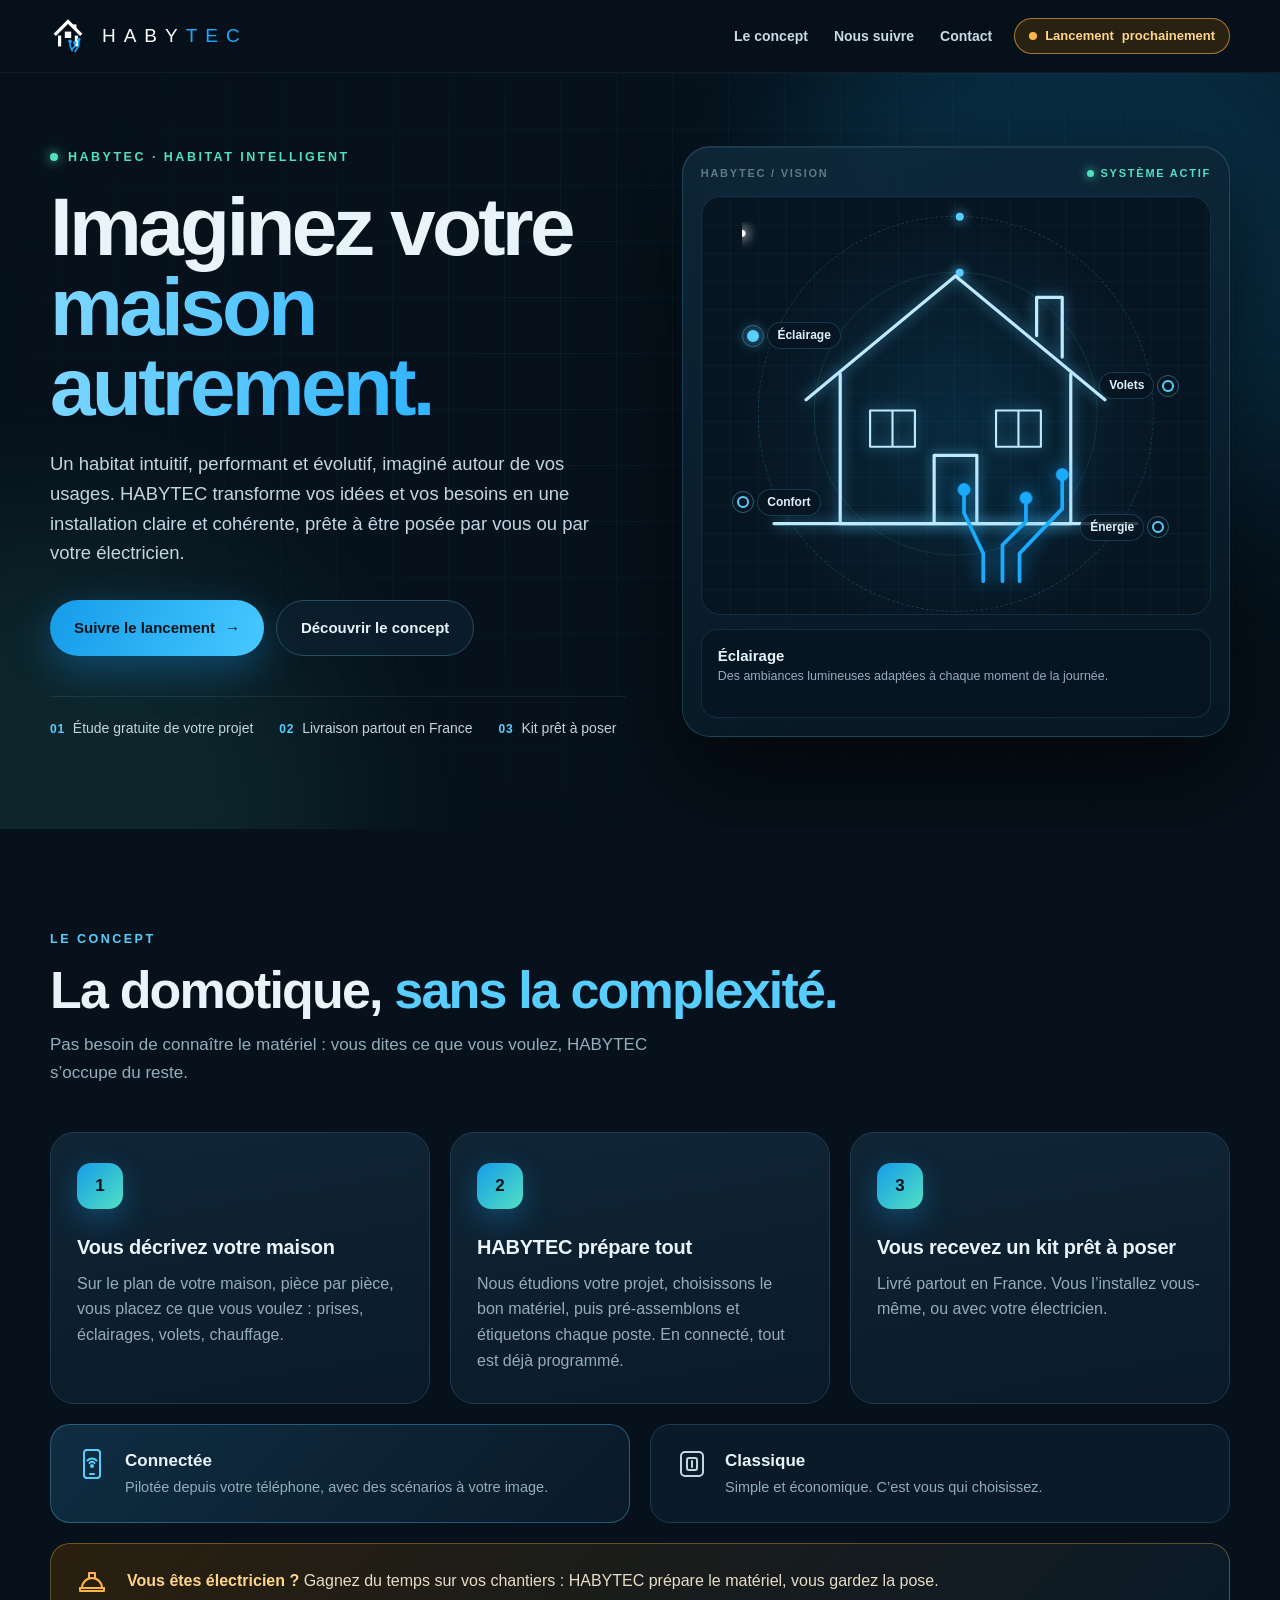
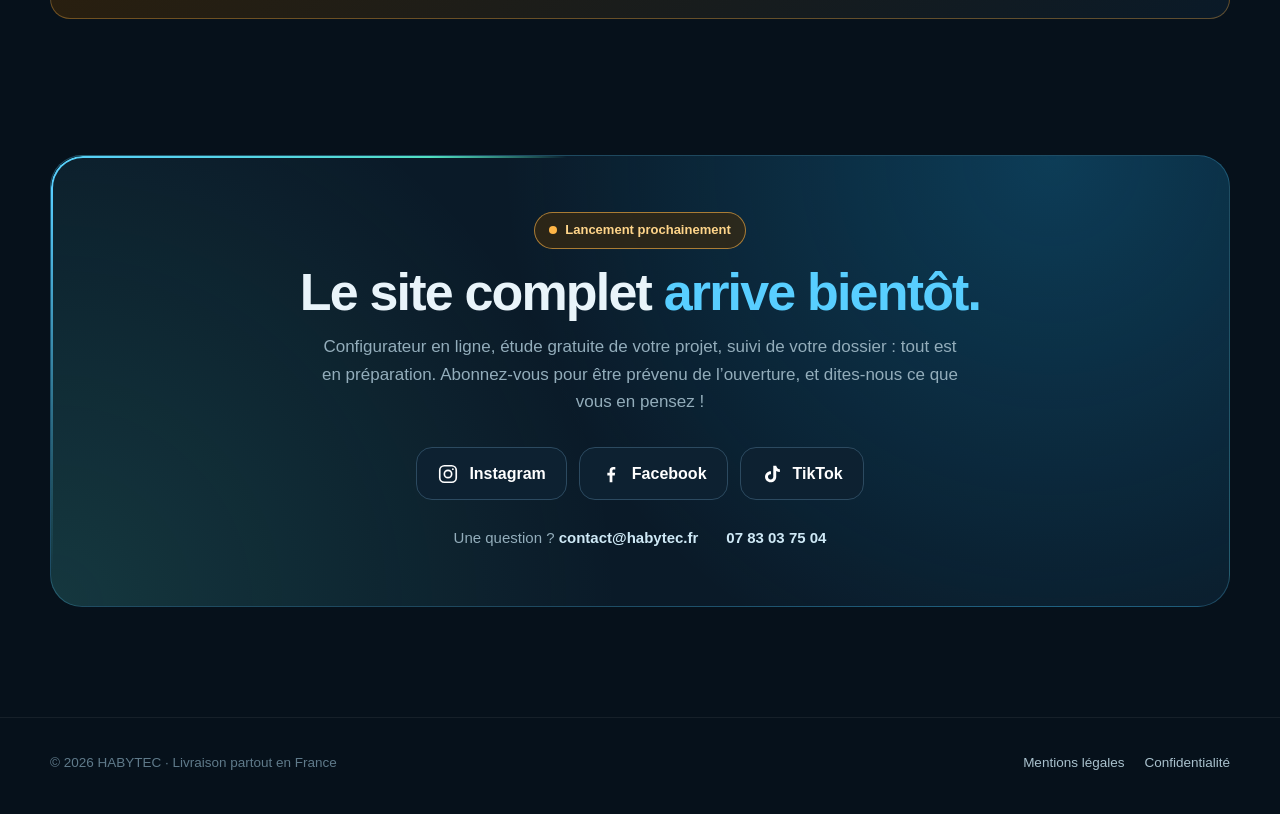
==== index.html @ 1f901d79 "Liens des réseaux sociaux corrigés" ====
<!doctype html>
<html lang="fr" class="no-js">
<head>
<meta charset="utf-8">
<meta name="viewport" content="width=device-width, initial-scale=1">
<title>HABYTEC — Lancement prochainement</title>
<meta name="description" content="HABYTEC imagine votre installation électrique et domotique, prépare un kit pré-assemblé et programmé, livré partout en France. Lancement prochainement.">
<meta name="theme-color" content="#06111b">
<meta property="og:type" content="website">
<meta property="og:title" content="HABYTEC — Imaginez votre maison autrement">
<meta property="og:description" content="Étude gratuite de votre projet, kit prêt à poser, livraison partout en France. Lancement prochainement.">
<link rel="icon" href="favicon.svg" type="image/svg+xml">
<link rel="stylesheet" href="style.css">
<script>document.documentElement.classList.remove("no-js")</script>
<script src="script.js" defer></script>
</head>
<body>
<a class="skip" href="#contenu">Aller au contenu</a>

<header class="top">
  <div class="wrap">
    <a class="logo" href="index.html" aria-label="HABYTEC, accueil">
      <svg viewBox="0 0 100 100" aria-hidden="true"><path d="M12 47 L45 14 L78 47" fill="none" stroke="#fff" stroke-width="8"/><path d="M62 21 V31" stroke="#fff" stroke-width="8"/><rect x="20" y="49" width="8" height="27" fill="#fff"/><rect x="62" y="49" width="8" height="27" fill="#fff"/><rect x="37" y="39" width="16" height="16" fill="#fff"/><path d="M50 64 V74 L56 88 M62 68 V76 L54 84 M72 60 V74 L62 90" fill="none" stroke="#1aabff" stroke-width="4"/><circle cx="50" cy="63" r="4.5" fill="#1aabff"/><circle cx="62" cy="67" r="4.5" fill="#1aabff"/><circle cx="72" cy="59" r="4.5" fill="#1aabff"/></svg>
      <b>HABY<span>TEC</span></b>
    </a>
    <nav class="nav" aria-label="Navigation principale">
      <a href="#concept">Le concept</a>
      <a href="#lancement">Nous suivre</a>
      <a href="mailto:contact@habytec.fr">Contact</a>
    </nav>
    <span class="soon"><i></i>Lancement <span class="long">prochainement</span></span>
  </div>
</header>

<main id="contenu">
  <section class="hero">
    <div class="grid-lines" aria-hidden="true"></div>
    <div class="glow one" aria-hidden="true"></div>
    <div class="glow two" aria-hidden="true"></div>
    <div class="wrap hero-grid">
      <div class="hero-copy reveal in">
        <span class="eyebrow"><i></i>HABYTEC · habitat intelligent</span>
        <h1>Imaginez votre <span>maison autrement.</span></h1>
        <p class="lead">Un habitat intuitif, performant et évolutif, imaginé autour de vos usages. HABYTEC transforme vos idées et vos besoins en une installation claire et cohérente, prête à être posée par vous ou par votre électricien.</p>
        <div class="actions">
          <a class="btn primary" href="#lancement">Suivre le lancement <span aria-hidden="true">→</span></a>
          <a class="btn ghost" href="#concept">Découvrir le concept</a>
        </div>
        <ul class="trust">
          <li><b>01</b>Étude gratuite de votre projet</li>
          <li><b>02</b>Livraison partout en France</li>
          <li><b>03</b>Kit prêt à poser</li>
        </ul>
      </div>

      <div class="stage reveal in d1" id="stage" aria-label="Illustration : une maison dont l'éclairage, les volets, le confort et l'énergie sont pilotés">
        <div class="stage-top"><span>HABYTEC / VISION</span><em><i></i>SYSTÈME ACTIF</em></div>
        <div class="screen">
          <div class="scan" aria-hidden="true"></div>
          <div class="orbit a" aria-hidden="true"></div>
          <div class="orbit b" aria-hidden="true"></div>
          <svg class="house" viewBox="0 0 400 330" aria-hidden="true">
            <path class="draw" pathLength="1" d="M60 156 L200 40 L340 156"/>
            <path class="draw d2" pathLength="1" d="M276 96 V60 H300 V116"/>
            <path class="draw d2" pathLength="1" d="M92 132 V272 H308 V132"/>
            <path class="draw d3" pathLength="1" d="M180 272 V208 H220 V272"/>
            <path class="draw d3" pathLength="1" d="M30 272 H370"/>
            <rect class="win" x="120" y="166" width="42" height="34" rx="3"/>
            <rect class="win w2" x="238" y="166" width="42" height="34" rx="3"/>
            <path class="draw d3" pathLength="1" d="M120 166 H162 V200 H120 Z M141 166 V200 M238 166 H280 V200 H238 Z M259 166 V200" style="stroke-width:2"/>
            <path id="wire1" class="wire" pathLength="1" d="M226 326 V300 L208 262 V244"/>
            <path id="wire2" class="wire" pathLength="1" d="M244 326 V292 L266 270 V252"/>
            <path id="wire3" class="wire" pathLength="1" d="M260 326 V300 L300 258 V230"/>
            <circle class="node" cx="208" cy="240" r="6"/>
            <circle class="node" cx="266" cy="248" r="6"/>
            <circle class="node" cx="300" cy="226" r="6"/>
            <circle class="pulse" r="3"><animateMotion dur="2.2s" begin="3s" repeatCount="indefinite"><mpath href="#wire1"/></animateMotion></circle>
            <circle class="pulse" r="3"><animateMotion dur="2.6s" begin="3.6s" repeatCount="indefinite"><mpath href="#wire2"/></animateMotion></circle>
            <circle class="pulse" r="3"><animateMotion dur="2s" begin="4.1s" repeatCount="indefinite"><mpath href="#wire3"/></animateMotion></circle>
          </svg>
          <button class="spot s1 on" type="button" data-zone="0"><i></i><span>Éclairage</span></button>
          <button class="spot s2" type="button" data-zone="1"><i></i><span>Volets</span></button>
          <button class="spot s3" type="button" data-zone="2"><i></i><span>Confort</span></button>
          <button class="spot s4" type="button" data-zone="3"><i></i><span>Énergie</span></button>
        </div>
        <div class="panel" aria-live="polite">
          <div><b id="zoneName">Éclairage</b><small id="zoneText">Des ambiances lumineuses adaptées à chaque moment de la journée.</small></div>
          <span class="wave" aria-hidden="true"><i></i><i></i><i></i><i></i><i></i><i></i></span>
        </div>
      </div>
    </div>
  </section>

  <section class="block" id="concept">
    <div class="wrap">
      <span class="kicker reveal">Le concept</span>
      <h2 class="reveal">La domotique, <span>sans la complexité.</span></h2>
      <p class="intro reveal">Pas besoin de connaître le matériel : vous dites ce que vous voulez, HABYTEC s’occupe du reste.</p>
      <div class="steps">
        <article class="card reveal"><span class="num">1</span><h3>Vous décrivez votre maison</h3><p>Sur le plan de votre maison, pièce par pièce, vous placez ce que vous voulez : prises, éclairages, volets, chauffage.</p></article>
        <article class="card reveal d1"><span class="num">2</span><h3>HABYTEC prépare tout</h3><p>Nous étudions votre projet, choisissons le bon matériel, puis pré-assemblons et étiquetons chaque poste. En connecté, tout est déjà programmé.</p></article>
        <article class="card reveal d2"><span class="num">3</span><h3>Vous recevez un kit prêt à poser</h3><p>Livré partout en France. Vous l’installez vous-même, ou avec votre électricien.</p></article>
      </div>
      <div class="choice reveal">
        <div class="connected">
          <svg viewBox="0 0 34 34" fill="none" stroke="#58ceff" stroke-width="2" stroke-linecap="round" aria-hidden="true"><rect x="9" y="3" width="16" height="28" rx="3"/><path d="M15 27h4"/><path d="M12.5 13.5a6 6 0 0 1 9 0M14.5 16a3 3 0 0 1 5 0"/><circle cx="17" cy="19" r="1" fill="#58ceff"/></svg>
          <span><b>Connectée</b><small>Pilotée depuis votre téléphone, avec des scénarios à votre image.</small></span>
        </div>
        <div>
          <svg viewBox="0 0 34 34" fill="none" stroke="#c2d6e1" stroke-width="2" stroke-linecap="round" aria-hidden="true"><rect x="6" y="5" width="22" height="24" rx="4"/><rect x="12" y="11" width="10" height="12" rx="2"/><path d="M17 14v6"/></svg>
          <span><b>Classique</b><small>Simple et économique. C’est vous qui choisissez.</small></span>
        </div>
      </div>
      <div class="pro reveal">
        <svg viewBox="0 0 34 34" fill="none" stroke="#ffb547" stroke-width="2" stroke-linecap="round" stroke-linejoin="round" aria-hidden="true"><path d="M5 24h24M7 24a10 10 0 0 1 20 0"/><path d="M14 14.5V9h6v5.5"/><path d="M5 24v3h24v-3"/></svg>
        <p><b>Vous êtes électricien ?</b> Gagnez du temps sur vos chantiers : HABYTEC prépare le matériel, vous gardez la pose.</p>
      </div>
    </div>
  </section>

  <section class="launch" id="lancement">
    <div class="wrap">
      <div class="launch-card reveal">
        <span class="soon"><i></i>Lancement prochainement</span>
        <h2>Le site complet <span>arrive bientôt.</span></h2>
        <p class="intro">Configurateur en ligne, étude gratuite de votre projet, suivi de votre dossier : tout est en préparation. Abonnez-vous pour être prévenu de l’ouverture, et dites-nous ce que vous en pensez !</p>
        <div class="socials">
          <a class="social" href="https://www.instagram.com/habytec.domotique/" target="_blank" rel="noopener noreferrer"><svg viewBox="0 0 24 24" fill="none" stroke="currentColor" stroke-width="1.8" aria-hidden="true"><rect x="3" y="3" width="18" height="18" rx="5"/><circle cx="12" cy="12" r="4"/><circle cx="17.3" cy="6.7" r="1" fill="currentColor" stroke="none"/></svg>Instagram</a>
          <a class="social" href="https://www.facebook.com/p/Habytec-Domotique-61595700923512/" target="_blank" rel="noopener noreferrer"><svg viewBox="0 0 24 24" fill="currentColor" aria-hidden="true"><path d="M13.5 21v-7.5h2.6l.4-3h-3V8.6c0-.9.3-1.5 1.6-1.5h1.6V4.4c-.3 0-1.2-.1-2.3-.1-2.3 0-3.9 1.4-3.9 4v2.2H8v3h2.5V21h3z"/></svg>Facebook</a>
          <a class="social" href="https://www.tiktok.com/@habytec_domotique" target="_blank" rel="noopener noreferrer"><svg viewBox="0 0 24 24" fill="currentColor" aria-hidden="true"><path d="M16.6 3c.4 2.2 1.8 3.6 4 3.8v3.1c-1.5 0-2.8-.4-4-1.2v6.2c0 3.5-2.7 6.1-6.1 6.1S4.4 18.4 4.4 15s2.9-6.2 6.5-6v3.2c-1.7-.3-3.3.9-3.3 2.8 0 1.6 1.3 2.9 2.9 2.9 1.7 0 2.9-1.3 2.9-3V3h3.2z"/></svg>TikTok</a>
        </div>
        <div class="contact">
          <span>Une question ? <a href="mailto:contact@habytec.fr">contact@habytec.fr</a></span>
          <a href="tel:+33783037504">07 83 03 75 04</a>
        </div>
      </div>
    </div>
  </section>
</main>

<footer class="foot">
  <div class="wrap">
    <span>© 2026 HABYTEC · Livraison partout en France</span>
    <nav aria-label="Informations légales">
      <a href="mentions-legales.html">Mentions légales</a>
      <a href="confidentialite.html">Confidentialité</a>
    </nav>
  </div>
</footer>
</body>
</html>
---- style.css ----
/* HABYTEC — site provisoire (avant l'ouverture de la plateforme).
   Aucune ressource externe : polices du système, dessins en SVG dans la page. */
:root{
  --bg:#06111b;--bg2:#0a1a28;--panel:#0d2131;--line:#1e3a50;--line2:#2c4a60;
  --text:#e9f4fa;--muted:#93adbb;--faint:#5f7a8a;
  --blue:#1aabff;--cyan:#58ceff;--mint:#51e1c1;--amber:#ffb547;
  --font:-apple-system,BlinkMacSystemFont,"Segoe UI",Inter,Roboto,"Helvetica Neue",Arial,sans-serif;
  --brand:Futura,"Avenir Next","Century Gothic",var(--font);
}
*{box-sizing:border-box}
html{scroll-behavior:smooth}
body{margin:0;background:var(--bg);color:var(--text);font-family:var(--font);font-size:16px;line-height:1.6;-webkit-font-smoothing:antialiased;overflow-x:hidden}
a{color:inherit}
img,svg{display:block}
.wrap{width:min(1180px,100% - 40px);margin:0 auto}
.skip{position:absolute;left:-999px;top:8px;padding:8px 14px;border-radius:8px;background:var(--cyan);color:#03111b;font-weight:700;z-index:99}
.skip:focus{left:12px}
:focus-visible{outline:2px solid var(--cyan);outline-offset:3px;border-radius:6px}

/* ---------- En-tête ---------- */
.top{position:sticky;top:0;z-index:20;background:#06111bcc;backdrop-filter:blur(14px);-webkit-backdrop-filter:blur(14px);border-bottom:1px solid #ffffff0d}
.top .wrap{display:flex;align-items:center;gap:22px;height:72px}
.logo{display:flex;align-items:center;gap:12px;text-decoration:none}
.logo svg{width:40px;height:40px}
.logo b{font-family:var(--brand);font-weight:400;font-size:19px;letter-spacing:.42em;color:#fff}
.logo b span{color:var(--blue)}
.nav{display:flex;gap:26px;margin-left:auto}
.nav a{color:#c7dbe6;font-size:14px;font-weight:600;text-decoration:none;transition:color .2s}
.nav a:hover{color:#fff}
.soon{display:inline-flex;align-items:center;gap:8px;padding:7px 14px;border:1px solid #ffb54799;border-radius:999px;background:#3a2a10b3;color:#ffd58a;font-size:13px;font-weight:700;white-space:nowrap}
.soon i{width:8px;height:8px;border-radius:50%;background:var(--amber);box-shadow:0 0 0 0 #ffb547aa;animation:ping 2s infinite}
@keyframes ping{70%{box-shadow:0 0 0 9px #ffb54700}100%{box-shadow:0 0 0 0 #ffb54700}}

/* ---------- Héros ---------- */
.hero{position:relative;padding:70px 0 90px;overflow:hidden;isolation:isolate}
.grid-lines{position:absolute;inset:0;z-index:-2;background-image:linear-gradient(#58ceff0d 1px,transparent 1px),linear-gradient(90deg,#58ceff0d 1px,transparent 1px);background-size:56px 56px;mask-image:radial-gradient(ellipse at 60% 40%,#000 25%,transparent 75%);-webkit-mask-image:radial-gradient(ellipse at 60% 40%,#000 25%,transparent 75%)}
.glow{position:absolute;z-index:-1;border-radius:50%;filter:blur(80px);opacity:.55;animation:drift 16s ease-in-out infinite alternate}
.glow.one{width:620px;height:620px;right:-120px;top:-160px;background:#13a3e455}
.glow.two{width:560px;height:560px;left:-220px;bottom:-260px;background:#51e1c12e;animation-delay:-6s}
@keyframes drift{to{transform:translate(-60px,50px) scale(1.12)}}
.hero-grid{display:grid;grid-template-columns:1.05fr 1fr;gap:56px;align-items:center}
.eyebrow{display:inline-flex;align-items:center;gap:10px;color:var(--mint);font-size:12.5px;font-weight:800;letter-spacing:.2em;text-transform:uppercase}
.eyebrow i{width:8px;height:8px;border-radius:50%;background:var(--mint);box-shadow:0 0 12px var(--mint)}
h1{margin:18px 0 22px;font-size:clamp(44px,6.4vw,84px);line-height:.98;letter-spacing:-.045em;font-weight:900}
h1 span{display:block;background:linear-gradient(100deg,#7fd8ff 0%,#1aabff 40%,#51e1c1 75%,#7fd8ff 100%);background-size:220% 100%;-webkit-background-clip:text;background-clip:text;color:transparent;animation:shine 7s linear infinite}
@keyframes shine{to{background-position:-220% 0}}
.lead{max-width:560px;margin:0;color:#c2d6e1;font-size:clamp(16px,1.6vw,18.5px)}
.actions{display:flex;flex-wrap:wrap;gap:12px;margin-top:32px}
.btn{display:inline-flex;align-items:center;gap:10px;padding:15px 24px;border-radius:999px;font-weight:800;font-size:15px;text-decoration:none;transition:transform .2s,box-shadow .2s,background .2s}
.btn.primary{background:linear-gradient(110deg,#159ce9,#47c8ff);color:#03111b;box-shadow:0 14px 40px #168ee060}
.btn.primary:hover{transform:translateY(-2px);box-shadow:0 18px 50px #168ee080}
.btn.ghost{border:1px solid var(--line2);background:#0d2131aa;color:#e6f2f8}
.btn.ghost:hover{border-color:var(--cyan);background:#12293b}
.trust{display:flex;flex-wrap:wrap;gap:10px 26px;margin:40px 0 0;padding:20px 0 0;border-top:1px solid #ffffff12;list-style:none;color:#c2d6e1;font-size:14px}
.trust b{margin-right:8px;color:var(--cyan);font-size:12px;letter-spacing:.06em}

/* Maison holographique */
.stage{position:relative;padding:18px;border:1px solid #58ceff33;border-radius:28px;background:linear-gradient(160deg,#0f2a3dcc,#081723ee);box-shadow:0 40px 90px #0009,inset 0 1px 0 #ffffff12;transform-style:preserve-3d;transition:transform .25s ease-out}
.stage-top{display:flex;justify-content:space-between;color:var(--faint);font-size:11px;font-weight:800;letter-spacing:.16em}
.stage-top em{display:inline-flex;align-items:center;gap:7px;font-style:normal;color:var(--mint)}
.stage-top em i{width:7px;height:7px;border-radius:50%;background:var(--mint);box-shadow:0 0 10px var(--mint)}
.screen{position:relative;margin-top:14px;aspect-ratio:1/0.82;border:1px solid #58ceff22;border-radius:20px;overflow:hidden;background:radial-gradient(circle at 50% 55%,#13a3e426,transparent 62%),#071521}
.screen:before{content:"";position:absolute;inset:0;background-image:linear-gradient(#58ceff10 1px,transparent 1px),linear-gradient(90deg,#58ceff10 1px,transparent 1px);background-size:28px 28px;opacity:.7}
.scan{position:absolute;left:0;right:0;height:80px;top:-80px;background:linear-gradient(180deg,transparent,#58ceff18,transparent);animation:scan 5.5s linear infinite}
@keyframes scan{to{top:110%}}
.orbit{position:absolute;left:50%;top:52%;border:1px dashed #58ceff2e;border-radius:50%;transform:translate(-50%,-50%)}
.orbit.a{width:78%;aspect-ratio:1;animation:spin 40s linear infinite}
.orbit.b{width:56%;aspect-ratio:1;border-style:solid;border-color:#51e1c11c;animation:spin 26s linear infinite reverse}
.orbit:after{content:"";position:absolute;top:-4px;left:50%;width:8px;height:8px;border-radius:50%;background:var(--cyan);box-shadow:0 0 12px var(--cyan)}
@keyframes spin{to{transform:translate(-50%,-50%) rotate(360deg)}}
.house{position:absolute;inset:6% 8% 4%;width:84%;height:90%}
.draw{fill:none;stroke:#bfe9ff;stroke-width:3;stroke-linecap:round;stroke-linejoin:round;stroke-dasharray:1;stroke-dashoffset:1;filter:drop-shadow(0 0 6px #58ceffaa);animation:draw 1.8s .3s cubic-bezier(.6,.1,.2,1) forwards}
.draw.d2{animation-delay:.9s}.draw.d3{animation-delay:1.3s}
@keyframes draw{to{stroke-dashoffset:0}}
.win{fill:#ffb547;opacity:0;filter:drop-shadow(0 0 14px #ffb547);animation:light 4.5s 2s ease-in-out infinite}
.win.w2{animation-delay:3.1s}
@keyframes light{0%,100%{opacity:.15}35%,70%{opacity:.95}}
.wire{fill:none;stroke:var(--blue);stroke-width:3.5;stroke-linecap:round;stroke-dasharray:1;stroke-dashoffset:1;filter:drop-shadow(0 0 8px #1aabffcc);animation:draw 1.4s 1.6s ease-out forwards}
.node{fill:var(--blue);opacity:0;filter:drop-shadow(0 0 10px #1aabff);animation:pop .5s 2.8s forwards}
@keyframes pop{from{opacity:0;transform:scale(.2)}to{opacity:1;transform:none}}
.pulse{fill:#fff;filter:drop-shadow(0 0 6px #fff)}
.spot{position:absolute;display:flex;align-items:center;gap:8px;padding:0;border:0;background:none;color:#dff2fb;font:inherit;font-size:12px;font-weight:700;cursor:pointer;opacity:0;animation:fadeup .6s forwards}
.spot i{position:relative;width:12px;height:12px;border:2px solid var(--cyan);border-radius:50%;background:#071521}
.spot i:after{content:"";position:absolute;inset:-7px;border:1px solid #58ceff66;border-radius:50%;animation:ring 2.4s infinite}
.spot.on i{background:var(--cyan);box-shadow:0 0 14px var(--cyan)}
.spot span{padding:3px 9px;border:1px solid #58ceff33;border-radius:999px;background:#071521cc}
.spot.s1{left:9%;top:30%;animation-delay:2.6s}.spot.s2{right:7%;top:42%;animation-delay:2.8s;flex-direction:row-reverse}
.spot.s3{left:7%;top:70%;animation-delay:3s}.spot.s4{right:9%;top:76%;animation-delay:3.2s;flex-direction:row-reverse}
@keyframes ring{0%{transform:scale(.6);opacity:1}100%{transform:scale(1.6);opacity:0}}
@keyframes fadeup{from{opacity:0;transform:translateY(8px)}to{opacity:1;transform:none}}
.panel{display:flex;align-items:center;gap:16px;margin-top:14px;padding:14px 16px;border:1px solid #58ceff22;border-radius:16px;background:#071521cc}
.panel div{flex:1;min-width:0}
.panel b{display:block;font-size:15px}
.panel small{display:block;color:var(--muted);font-size:12.5px;line-height:1.4;min-height:2.8em}
.wave{display:flex;align-items:center;gap:4px;height:28px}
.wave i{width:4px;border-radius:4px;background:var(--cyan);animation:wave 1.2s ease-in-out infinite}
.wave i:nth-child(2){animation-delay:.15s}.wave i:nth-child(3){animation-delay:.3s}.wave i:nth-child(4){animation-delay:.45s}.wave i:nth-child(5){animation-delay:.6s}.wave i:nth-child(6){animation-delay:.75s}
@keyframes wave{0%,100%{height:6px;opacity:.5}50%{height:26px;opacity:1}}

/* ---------- Sections ---------- */
section{position:relative}
.block{padding:96px 0}
.kicker{color:var(--cyan);font-size:12.5px;font-weight:800;letter-spacing:.2em;text-transform:uppercase}
h2{margin:12px 0 14px;font-size:clamp(32px,4.2vw,52px);line-height:1.05;letter-spacing:-.035em;font-weight:900}
h2 span{color:var(--cyan)}
.intro{max-width:640px;margin:0;color:var(--muted);font-size:17px}
.steps{display:grid;grid-template-columns:repeat(3,1fr);gap:20px;margin-top:46px;counter-reset:step}
.card{position:relative;padding:30px 26px;border:1px solid var(--line);border-radius:24px;background:linear-gradient(170deg,#0f2536,#0a1a28);overflow:hidden;transition:transform .3s,border-color .3s}
.card:before{content:"";position:absolute;inset:0;background:radial-gradient(400px circle at var(--x,50%) var(--y,0%),#58ceff1f,transparent 45%);opacity:0;transition:opacity .3s}
.card:hover{transform:translateY(-6px);border-color:#58ceff55}
.card:hover:before{opacity:1}
.card .num{display:grid;place-items:center;width:46px;height:46px;border-radius:14px;background:linear-gradient(135deg,#159ce9,#51e1c1);color:#03111b;font-weight:900;font-size:17px;box-shadow:0 10px 30px #159ce955}
.card h3{margin:22px 0 8px;font-size:20px;letter-spacing:-.01em}
.card p{margin:0;color:var(--muted)}
.choice{display:grid;grid-template-columns:1fr 1fr;gap:20px;margin-top:20px}
.choice div{display:flex;gap:16px;align-items:flex-start;padding:22px 24px;border:1px solid var(--line);border-radius:20px;background:#0a1a28}
.choice div.connected{border-color:#58ceff55;background:linear-gradient(135deg,#0f2d42,#0a1a28)}
.choice svg{flex:none;width:34px;height:34px}
.choice b{display:block;font-size:17px}
.choice small{color:var(--muted);font-size:14.5px}
.pro{display:flex;align-items:center;gap:18px;margin-top:20px;padding:20px 24px;border:1px solid #ffb54755;border-radius:20px;background:linear-gradient(135deg,#2a1f0e,#0a1a28)}
.pro svg{flex:none;width:34px;height:34px}
.pro p{margin:0;color:#e9dcc6}
.pro b{color:#ffd58a}

/* Lancement */
.launch{padding:40px 0 110px}
.launch-card{position:relative;padding:56px;border:1px solid #58ceff40;border-radius:32px;background:radial-gradient(circle at 85% 0%,#13a3e440,transparent 50%),radial-gradient(circle at 0% 100%,#51e1c126,transparent 45%),#0a1a28;text-align:center;overflow:hidden}
.launch-card:after{content:"";position:absolute;inset:0;border-radius:inherit;padding:2px;background:conic-gradient(from var(--a,0deg),transparent 0 70%,#58ceff 80%,#51e1c1 88%,transparent 95%);-webkit-mask:linear-gradient(#000 0 0) content-box,linear-gradient(#000 0 0);-webkit-mask-composite:xor;mask-composite:exclude;animation:turn 6s linear infinite;pointer-events:none}
@property --a{syntax:"<angle>";inherits:false;initial-value:0deg}
@keyframes turn{to{--a:360deg}}
.launch-card h2{margin-top:16px}
.launch-card .intro{margin:0 auto}
.socials{display:flex;flex-wrap:wrap;justify-content:center;gap:12px;margin-top:32px}
.social{display:inline-flex;align-items:center;gap:10px;padding:13px 20px;border:1px solid var(--line2);border-radius:16px;background:#0d2131;color:#fff;font-weight:700;text-decoration:none;transition:transform .2s,border-color .2s,background .2s}
.social svg{width:22px;height:22px}
.social:hover{transform:translateY(-3px);border-color:var(--cyan);background:#12293b}
.contact{display:flex;flex-wrap:wrap;justify-content:center;gap:10px 28px;margin-top:26px;color:var(--muted);font-size:15px}
.contact a{color:#cfe9f6;font-weight:700;text-decoration:none}
.contact a:hover{color:var(--cyan)}

/* ---------- Pied de page ---------- */
.foot{border-top:1px solid #ffffff10;padding:34px 0 40px;color:var(--faint);font-size:13.5px}
.foot .wrap{display:flex;flex-wrap:wrap;align-items:center;gap:14px 28px}
.foot nav{display:flex;gap:20px;margin-left:auto}
.foot a{color:#a9c1cd;text-decoration:none}
.foot a:hover{color:#fff}

/* Apparition au défilement */
.reveal{opacity:0;transform:translateY(28px);transition:opacity .8s cubic-bezier(.2,.8,.2,1),transform .8s cubic-bezier(.2,.8,.2,1)}
.reveal.in{opacity:1;transform:none}
.reveal.d1{transition-delay:.12s}.reveal.d2{transition-delay:.24s}
.no-js .reveal{opacity:1;transform:none}

/* ---------- Pages juridiques ---------- */
.legal{padding:70px 0 90px}
.legal .wrap{max-width:820px}
.legal h1{font-size:clamp(36px,5vw,56px);margin:10px 0 10px}
.legal .updated{color:var(--faint);font-size:14px;margin:0 0 36px}
.legal h2{font-size:22px;letter-spacing:-.01em;margin:38px 0 10px;color:#fff}
.legal p,.legal li{color:#c2d6e1}
.legal ul{padding-left:20px}
.legal dl{display:grid;grid-template-columns:200px 1fr;gap:8px 18px;margin:0;padding:20px 22px;border:1px solid var(--line);border-radius:16px;background:#0a1a28}
.legal dt{color:var(--faint);font-weight:700;font-size:14px}
.legal dd{margin:0;color:#e6f2f8}
.todo{padding:1px 8px;border-radius:6px;background:#ffb54726;color:#ffd58a;font-weight:700}
.back{display:inline-flex;align-items:center;gap:8px;color:var(--cyan);font-weight:700;text-decoration:none}

/* ---------- Écrans plus petits ---------- */
@media (max-width:980px){
  /* Sur tablette et téléphone, la maison animée vient juste sous le titre */
  .hero-grid{display:flex;flex-direction:column;gap:0}
  .hero-copy{display:contents}
  .eyebrow{order:1;align-self:flex-start}
  h1{order:2}
  .stage{order:3;max-width:560px;margin:4px auto 30px;width:100%}
  .lead{order:4}.actions{order:5}.trust{order:6}
  .steps{grid-template-columns:1fr}
  .nav{display:none}
  .top .soon{margin-left:auto}
}
@media (max-width:640px){
  .wrap{width:calc(100% - 32px)}
  .top .wrap{height:64px;gap:12px}
  .logo svg{width:34px;height:34px}
  .logo b{font-size:15px;letter-spacing:.32em}
  .soon{padding:6px 11px;font-size:12px}
  .soon .long{display:none}
  .hero{padding:44px 0 64px}
  .block{padding:70px 0}
  .choice{grid-template-columns:1fr}
  .pro{flex-direction:column;align-items:flex-start}
  .launch-card{padding:40px 22px;border-radius:24px}
  .spot span{font-size:11px}
  .foot nav{margin-left:0}
  .legal dl{grid-template-columns:1fr;gap:2px}
  .legal dd{margin-bottom:10px}
}
@media (prefers-reduced-motion:reduce){
  *,*:before,*:after{animation-duration:.01ms!important;animation-iteration-count:1!important;transition-duration:.01ms!important;scroll-behavior:auto!important}
  .reveal{opacity:1;transform:none}
}
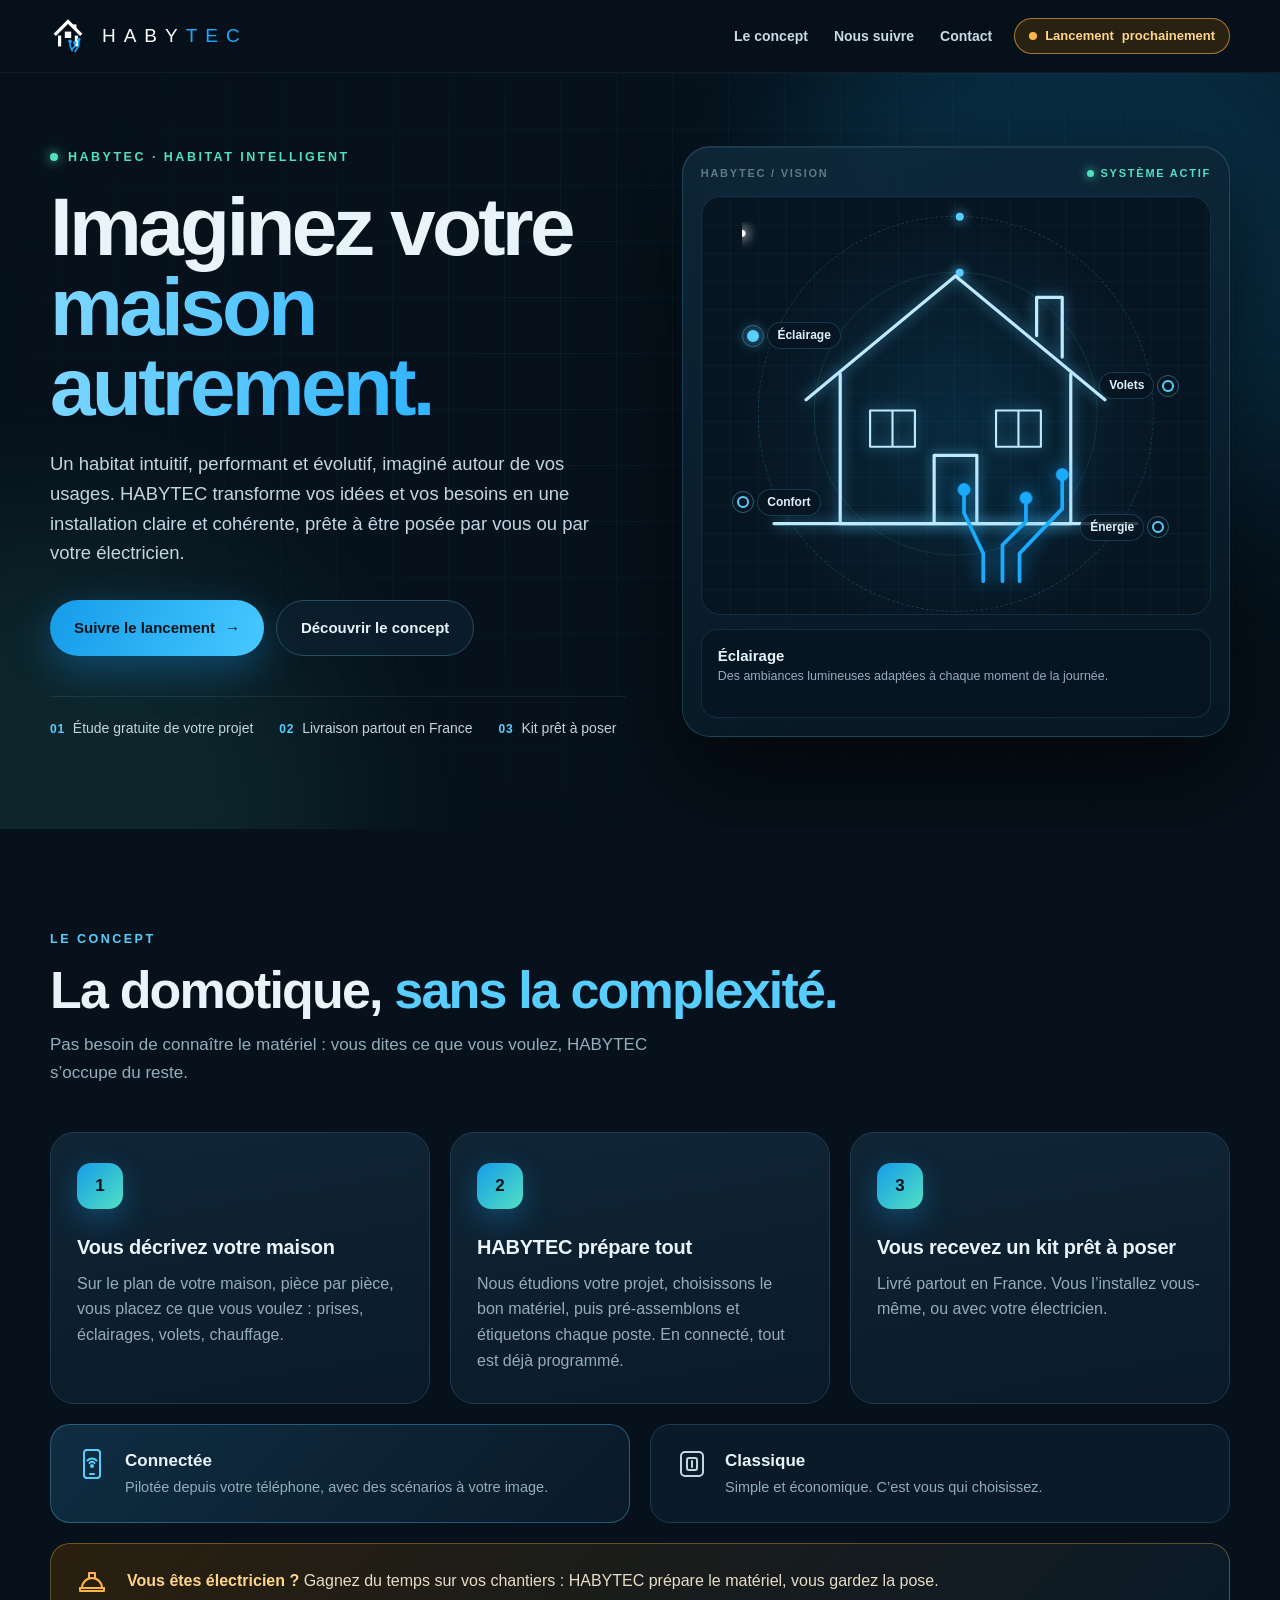
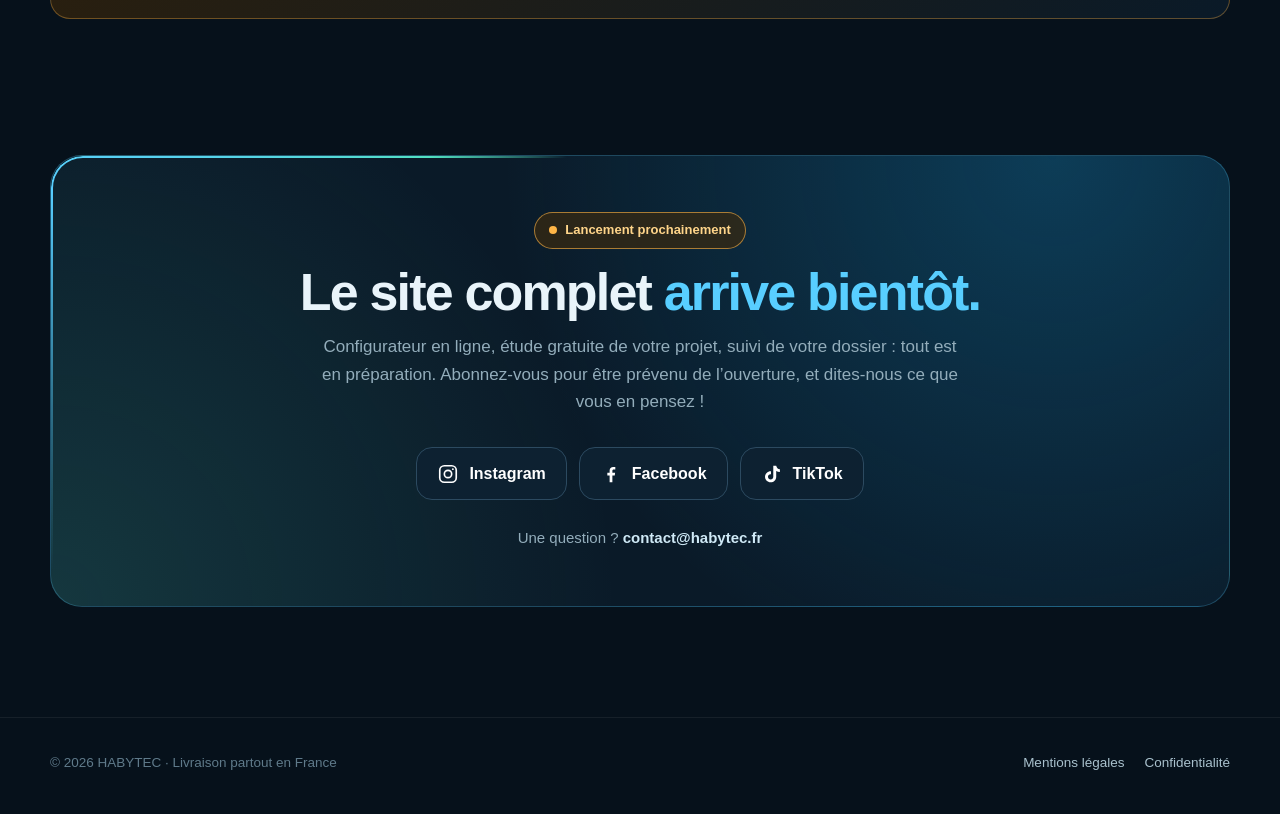
==== commit f56386ed: "téléphone retirés" ====
--- a/index.html
+++ b/index.html
@@ -131,7 +131,6 @@
         </div>
         <div class="contact">
           <span>Une question ? <a href="mailto:contact@habytec.fr">contact@habytec.fr</a></span>
-          <a href="tel:+33783037504">07 83 03 75 04</a>
         </div>
       </div>
     </div>
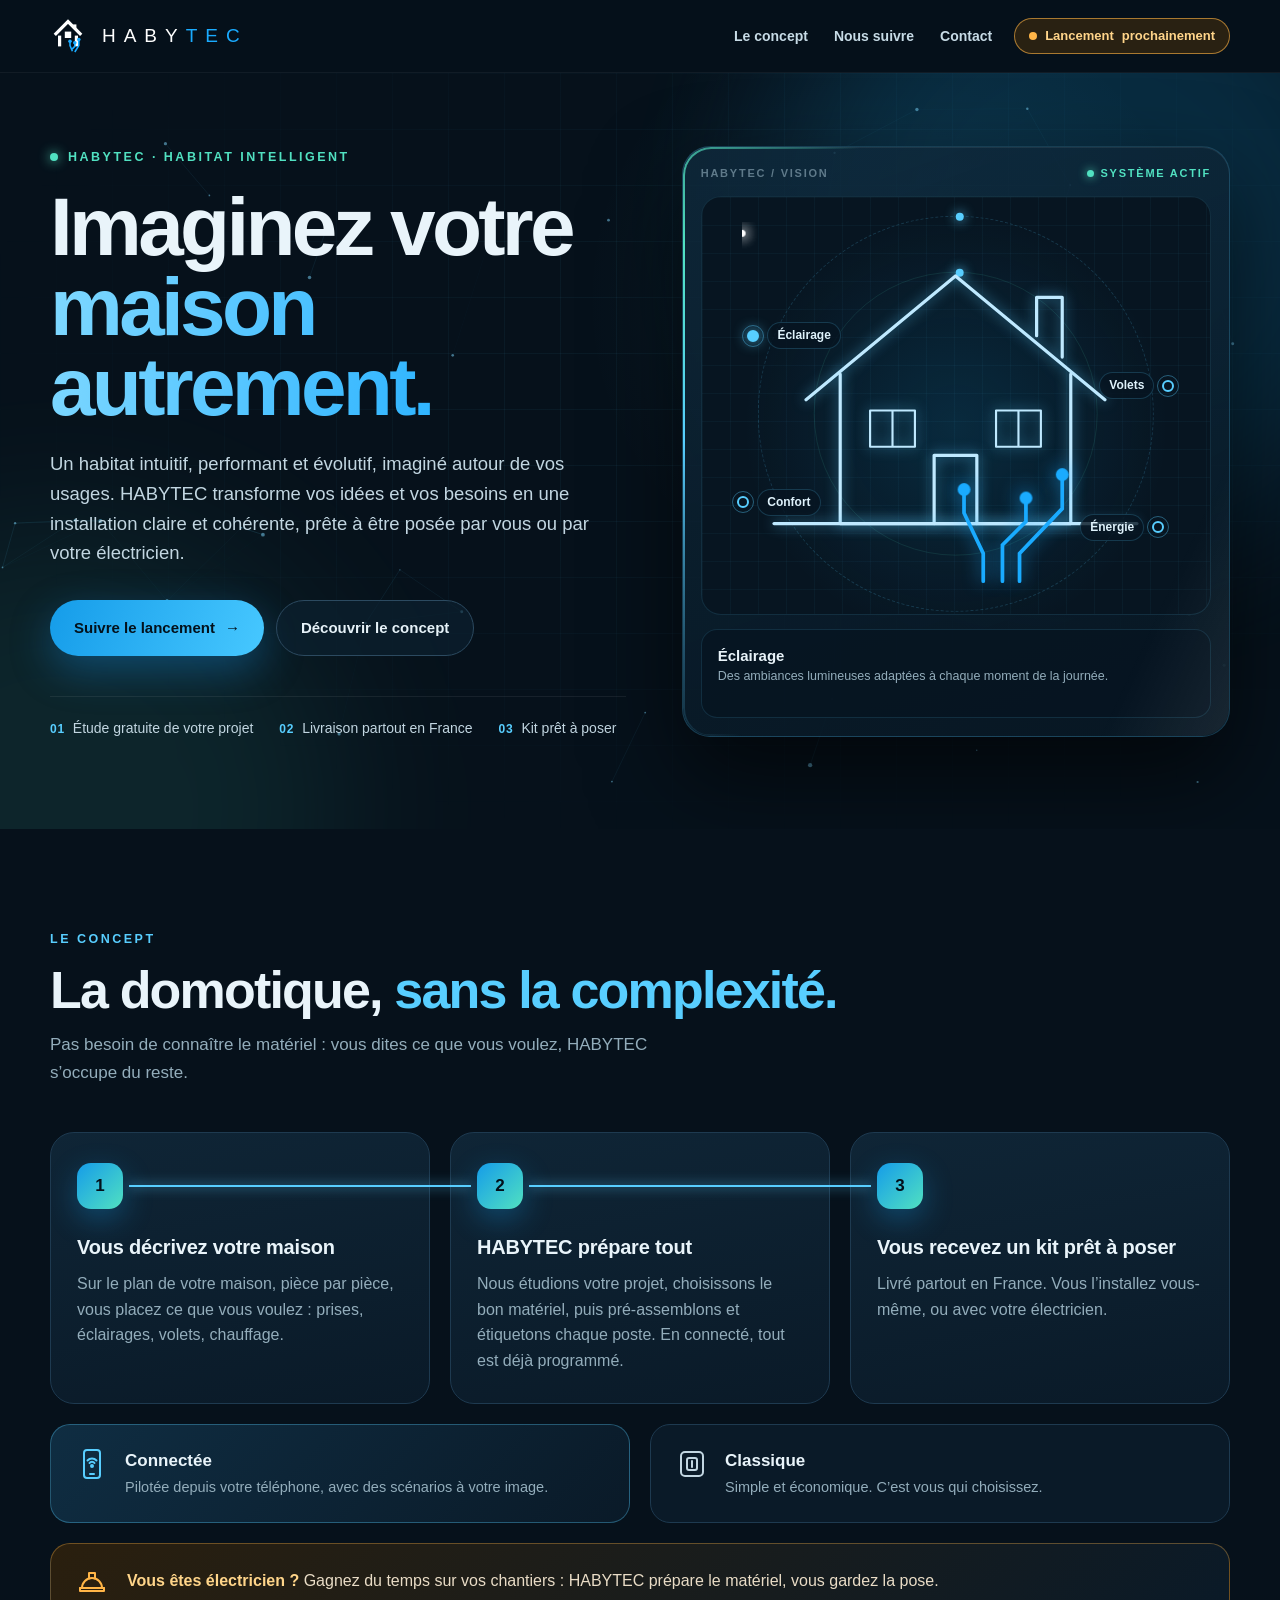
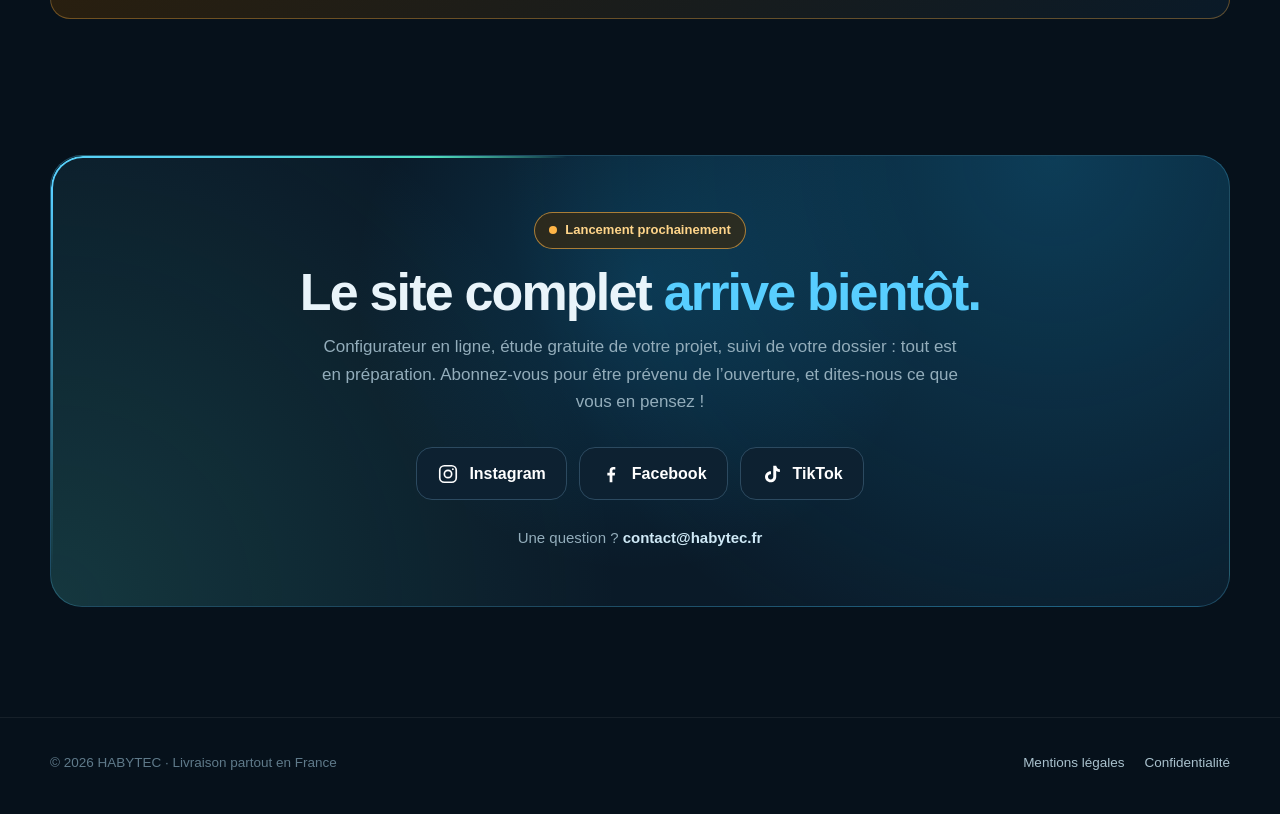
==== commit 18ff897b: "Design plus « waouh » : animations et effets lumineux" ====
--- a/index.html
+++ b/index.html
@@ -9,13 +9,27 @@
 <meta property="og:type" content="website">
 <meta property="og:title" content="HABYTEC — Imaginez votre maison autrement">
 <meta property="og:description" content="Étude gratuite de votre projet, kit prêt à poser, livraison partout en France. Lancement prochainement.">
+<meta property="og:url" content="https://habytec.fr/">
+<meta property="og:site_name" content="HABYTEC">
+<meta property="og:locale" content="fr_FR">
+<meta property="og:image" content="https://habytec.fr/og-image.jpg">
+<meta property="og:image:width" content="1200">
+<meta property="og:image:height" content="630">
+<meta property="og:image:alt" content="HABYTEC — Imaginez votre maison autrement. Lancement prochainement.">
+<meta name="twitter:card" content="summary_large_image">
+<link rel="canonical" href="https://habytec.fr/">
 <link rel="icon" href="favicon.svg" type="image/svg+xml">
-<link rel="stylesheet" href="style.css">
+<link rel="apple-touch-icon" href="apple-touch-icon.png">
+<link rel="manifest" href="site.webmanifest">
+<meta name="apple-mobile-web-app-title" content="HABYTEC">
+<link rel="stylesheet" href="style.css?v=2">
 <script>document.documentElement.classList.remove("no-js")</script>
-<script src="script.js" defer></script>
+<script src="script.js?v=2" defer></script>
 </head>
 <body>
 <a class="skip" href="#contenu">Aller au contenu</a>
+<div class="progress" aria-hidden="true"></div>
+<div class="cursor-glow" aria-hidden="true"></div>
 
 <header class="top">
   <div class="wrap">
@@ -37,10 +51,11 @@
     <div class="grid-lines" aria-hidden="true"></div>
     <div class="glow one" aria-hidden="true"></div>
     <div class="glow two" aria-hidden="true"></div>
+    <canvas class="net" aria-hidden="true"></canvas>
     <div class="wrap hero-grid">
       <div class="hero-copy reveal in">
         <span class="eyebrow"><i></i>HABYTEC · habitat intelligent</span>
-        <h1>Imaginez votre <span>maison autrement.</span></h1>
+        <h1><span class="l1">Imaginez votre</span> <span class="l2">maison autrement.</span></h1>
         <p class="lead">Un habitat intuitif, performant et évolutif, imaginé autour de vos usages. HABYTEC transforme vos idées et vos besoins en une installation claire et cohérente, prête à être posée par vous ou par votre électricien.</p>
         <div class="actions">
           <a class="btn primary" href="#lancement">Suivre le lancement <span aria-hidden="true">→</span></a>
@@ -65,8 +80,12 @@
             <path class="draw d2" pathLength="1" d="M92 132 V272 H308 V132"/>
             <path class="draw d3" pathLength="1" d="M180 272 V208 H220 V272"/>
             <path class="draw d3" pathLength="1" d="M30 272 H370"/>
+            <defs><radialGradient id="heatGrad"><stop offset="0" stop-color="#ff9a3c" stop-opacity=".55"/><stop offset="1" stop-color="#ff9a3c" stop-opacity="0"/></radialGradient></defs>
+            <circle class="heat" cx="200" cy="205" r="105" fill="url(#heatGrad)"/>
             <rect class="win" x="120" y="166" width="42" height="34" rx="3"/>
             <rect class="win w2" x="238" y="166" width="42" height="34" rx="3"/>
+            <rect class="shutter" x="118" y="164" width="46" height="38" rx="2"/>
+            <rect class="shutter" x="236" y="164" width="46" height="38" rx="2"/>
             <path class="draw d3" pathLength="1" d="M120 166 H162 V200 H120 Z M141 166 V200 M238 166 H280 V200 H238 Z M259 166 V200" style="stroke-width:2"/>
             <path id="wire1" class="wire" pathLength="1" d="M226 326 V300 L208 262 V244"/>
             <path id="wire2" class="wire" pathLength="1" d="M244 326 V292 L266 270 V252"/>
@@ -97,6 +116,7 @@
       <h2 class="reveal">La domotique, <span>sans la complexité.</span></h2>
       <p class="intro reveal">Pas besoin de connaître le matériel : vous dites ce que vous voulez, HABYTEC s’occupe du reste.</p>
       <div class="steps">
+        <svg class="steps-line" aria-hidden="true"><path pathLength="1"/></svg>
         <article class="card reveal"><span class="num">1</span><h3>Vous décrivez votre maison</h3><p>Sur le plan de votre maison, pièce par pièce, vous placez ce que vous voulez : prises, éclairages, volets, chauffage.</p></article>
         <article class="card reveal d1"><span class="num">2</span><h3>HABYTEC prépare tout</h3><p>Nous étudions votre projet, choisissons le bon matériel, puis pré-assemblons et étiquetons chaque poste. En connecté, tout est déjà programmé.</p></article>
         <article class="card reveal d2"><span class="num">3</span><h3>Vous recevez un kit prêt à poser</h3><p>Livré partout en France. Vous l’installez vous-même, ou avec votre électricien.</p></article>
--- a/style.css
+++ b/style.css
@@ -152,6 +152,13 @@
 .reveal.d1{transition-delay:.12s}.reveal.d2{transition-delay:.24s}
 .no-js .reveal{opacity:1;transform:none}
 
+/* ---------- Page introuvable (404) ---------- */
+.lost{min-height:calc(100vh - 160px);display:flex;align-items:center;text-align:center}
+.lost .wrap{max-width:720px}
+.lost-house{width:min(300px,70vw);height:auto;margin:0 auto 22px}
+.lost .lead{margin:0 auto}
+.lost .actions{justify-content:center}
+
 /* ---------- Pages juridiques ---------- */
 .legal{padding:70px 0 90px}
 .legal .wrap{max-width:820px}
@@ -166,6 +173,67 @@
 .todo{padding:1px 8px;border-radius:6px;background:#ffb54726;color:#ffd58a;font-weight:700}
 .back{display:inline-flex;align-items:center;gap:8px;color:var(--cyan);font-weight:700;text-decoration:none}
 
+/* ---------- Effets « waouh » (design seulement, le contenu ne change pas) ---------- */
+/* Barre de progression de lecture et halo qui suit la souris */
+.progress{position:fixed;left:0;top:0;z-index:40;width:100%;height:3px;background:linear-gradient(90deg,#1aabff,#51e1c1,#ffb547);transform-origin:0 50%;transform:scaleX(0);box-shadow:0 0 12px #58ceff}
+.cursor-glow{position:fixed;left:0;top:0;z-index:1;width:520px;height:520px;margin:-260px 0 0 -260px;border-radius:50%;background:radial-gradient(circle,#58ceff16,transparent 62%);pointer-events:none;opacity:0;transition:opacity .4s;mix-blend-mode:screen}
+.cursor-glow.on{opacity:1}
+/* En-tête qui se resserre au défilement */
+.top{transition:background .3s,box-shadow .3s}
+.top.scrolled{background:#06111bf0;box-shadow:0 10px 30px #0008,0 1px 0 #58ceff22}
+/* Réseau lumineux animé derrière l'en-tête de page */
+.net{position:absolute;inset:0;z-index:-1;width:100%;height:100%;opacity:.9}
+.hero:after{content:"";position:absolute;inset:0;z-index:-1;background:radial-gradient(520px circle at var(--mx,70%) var(--my,30%),#58ceff14,transparent 60%);pointer-events:none}
+/* Titre qui se dévoile ligne par ligne */
+h1 .l1{display:block;background:none;color:inherit;-webkit-background-clip:border-box;background-clip:border-box;animation:unveil 1s .15s cubic-bezier(.2,.8,.2,1) both}
+h1 .l2{animation:unveil 1.1s .45s cubic-bezier(.2,.8,.2,1) both,shine 7s 1.6s linear infinite}
+@keyframes unveil{from{clip-path:inset(0 100% 0 0);transform:translateY(18px);opacity:0}to{clip-path:inset(-20% -10% -25% -5%);transform:none;opacity:1}}
+.hero .eyebrow{animation:fadeup .7s both}
+.hero .lead{animation:fadeup .8s .7s both}
+.hero .actions{animation:fadeup .8s .85s both}
+.hero .trust{animation:fadeup .8s 1s both}
+/* Boutons : reflet qui passe */
+.btn{position:relative;overflow:hidden}
+.btn.primary:after{content:"";position:absolute;top:0;bottom:0;left:-60%;width:40%;background:linear-gradient(100deg,transparent,#ffffff8c,transparent);transform:skewX(-20deg);animation:sweep 4.5s 2s ease-in-out infinite}
+@keyframes sweep{0%,60%{left:-60%}100%{left:130%}}
+/* Écran de la maison : flotte, bordure lumineuse qui tourne, reflet sur la vitre */
+.stage{animation:float 7s ease-in-out infinite}
+@keyframes float{0%,100%{translate:0 0}50%{translate:0 -10px}}
+.stage:after{content:"";position:absolute;inset:0;border-radius:inherit;padding:1.5px;background:conic-gradient(from var(--a,0deg),transparent 0 60%,#58ceff 75%,#51e1c1 85%,transparent 95%);-webkit-mask:linear-gradient(#000 0 0) content-box,linear-gradient(#000 0 0);-webkit-mask-composite:xor;mask-composite:exclude;animation:turn 7s linear infinite;pointer-events:none}
+.stage:before{content:"";position:absolute;inset:0;z-index:3;border-radius:inherit;background:linear-gradient(115deg,transparent 42%,#ffffff12 50%,transparent 58%) no-repeat;background-size:250% 100%;animation:glass 6s 2.5s ease-in-out infinite;pointer-events:none}
+@keyframes glass{0%,55%{background-position:120% 0}100%{background-position:-120% 0}}
+/* La maison réagit à la zone affichée */
+.heat{opacity:0;transition:opacity .8s}
+.shutter{fill:#0b2232;stroke:#58ceff99;stroke-width:1.5;transform-box:fill-box;transform-origin:50% 0;transform:scaleY(0);transition:transform .9s cubic-bezier(.5,0,.2,1)}
+.stage[data-zone="0"] .win{animation:none;opacity:1;filter:drop-shadow(0 0 22px #ffb547)}
+.stage[data-zone="1"] .shutter{transform:scaleY(1)}
+.stage[data-zone="2"] .heat{opacity:1}
+.stage[data-zone="3"] .wire{stroke-width:5;filter:drop-shadow(0 0 14px #1aabff)}
+.stage[data-zone="3"] .node{filter:drop-shadow(0 0 16px #58ceff);fill:#58ceff}
+/* Cartes : inclinaison 3D, bordure dégradée au survol, numéros lumineux */
+.steps{position:relative}
+.card{transform-style:preserve-3d;will-change:transform}
+.card:after{content:"";position:absolute;inset:0;border-radius:inherit;padding:1px;background:linear-gradient(140deg,#58ceff,#51e1c100 45%,#ffb54700 70%,#51e1c1);-webkit-mask:linear-gradient(#000 0 0) content-box,linear-gradient(#000 0 0);-webkit-mask-composite:xor;mask-composite:exclude;opacity:0;transition:opacity .35s;pointer-events:none}
+.card:hover:after{opacity:1}
+.card .num{position:relative;z-index:2}
+.card.in .num{animation:numglow 3s 1s ease-in-out infinite}
+@keyframes numglow{0%,100%{box-shadow:0 10px 30px #159ce955}50%{box-shadow:0 0 0 6px #58ceff1f,0 10px 40px #159ce9aa}}
+/* Circuit qui relie les 3 étapes */
+.steps-line{position:absolute;left:0;top:0;width:100%;height:100%;z-index:1;overflow:visible;pointer-events:none}
+.steps-line path{fill:none;stroke:#58ceff;stroke-width:2;stroke-dasharray:1;stroke-dashoffset:1;filter:drop-shadow(0 0 6px #58ceff);transition:stroke-dashoffset 1.6s .6s cubic-bezier(.6,.1,.2,1)}
+.steps-line.on path{stroke-dashoffset:0}
+/* Connectée / classique et électriciens : légère lueur au survol */
+.choice div,.pro{transition:transform .3s,border-color .3s,box-shadow .3s}
+.choice div:hover{transform:translateY(-4px);border-color:#58ceff66;box-shadow:0 18px 40px #0007}
+.pro:hover{transform:translateY(-4px);box-shadow:0 18px 40px #ffb54722}
+/* Bloc lancement : halo qui respire, boutons aux couleurs des réseaux */
+.launch-card:before{content:"";position:absolute;left:50%;top:-40%;width:620px;height:620px;margin-left:-310px;border-radius:50%;background:radial-gradient(circle,#13a3e430,transparent 65%);animation:breathe 6s ease-in-out infinite;pointer-events:none}
+@keyframes breathe{0%,100%{transform:scale(.9);opacity:.7}50%{transform:scale(1.1);opacity:1}}
+.launch-card>*{position:relative}
+.social[href*="instagram"]:hover{border-color:#e1306c;box-shadow:0 12px 34px #e1306c4d;background:linear-gradient(135deg,#3b1530,#0d2131)}
+.social[href*="facebook"]:hover{border-color:#1877f2;box-shadow:0 12px 34px #1877f24d;background:linear-gradient(135deg,#102a52,#0d2131)}
+.social[href*="tiktok"]:hover{border-color:#25f4ee;box-shadow:-4px 12px 30px #25f4ee40,4px 12px 30px #fe2c5540;background:linear-gradient(135deg,#0f2c33,#2a1220)}
+
 /* ---------- Écrans plus petits ---------- */
 @media (max-width:980px){
   /* Sur tablette et téléphone, la maison animée vient juste sous le titre */
@@ -177,6 +245,7 @@
   .lead{order:4}.actions{order:5}.trust{order:6}
   .steps{grid-template-columns:1fr}
   .nav{display:none}
+  .steps-line,.cursor-glow{display:none}
   .top .soon{margin-left:auto}
 }
 @media (max-width:640px){
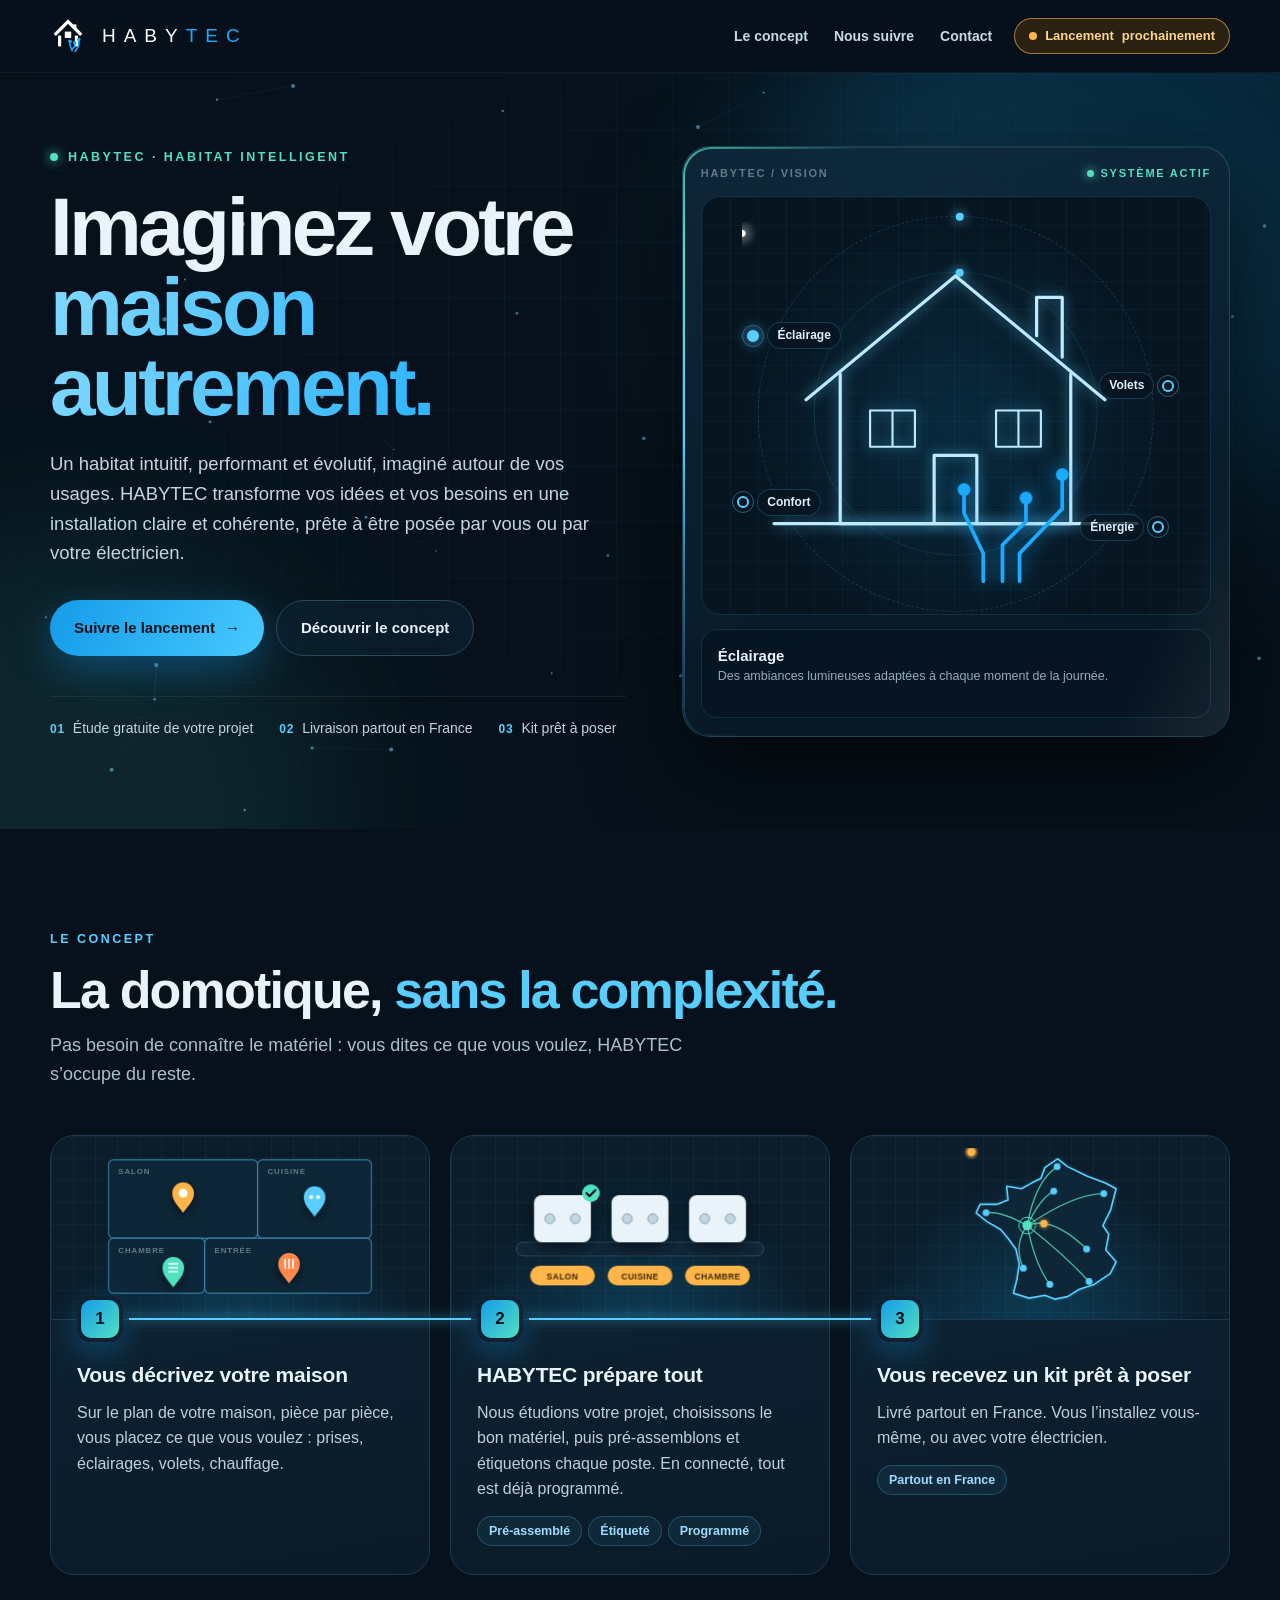
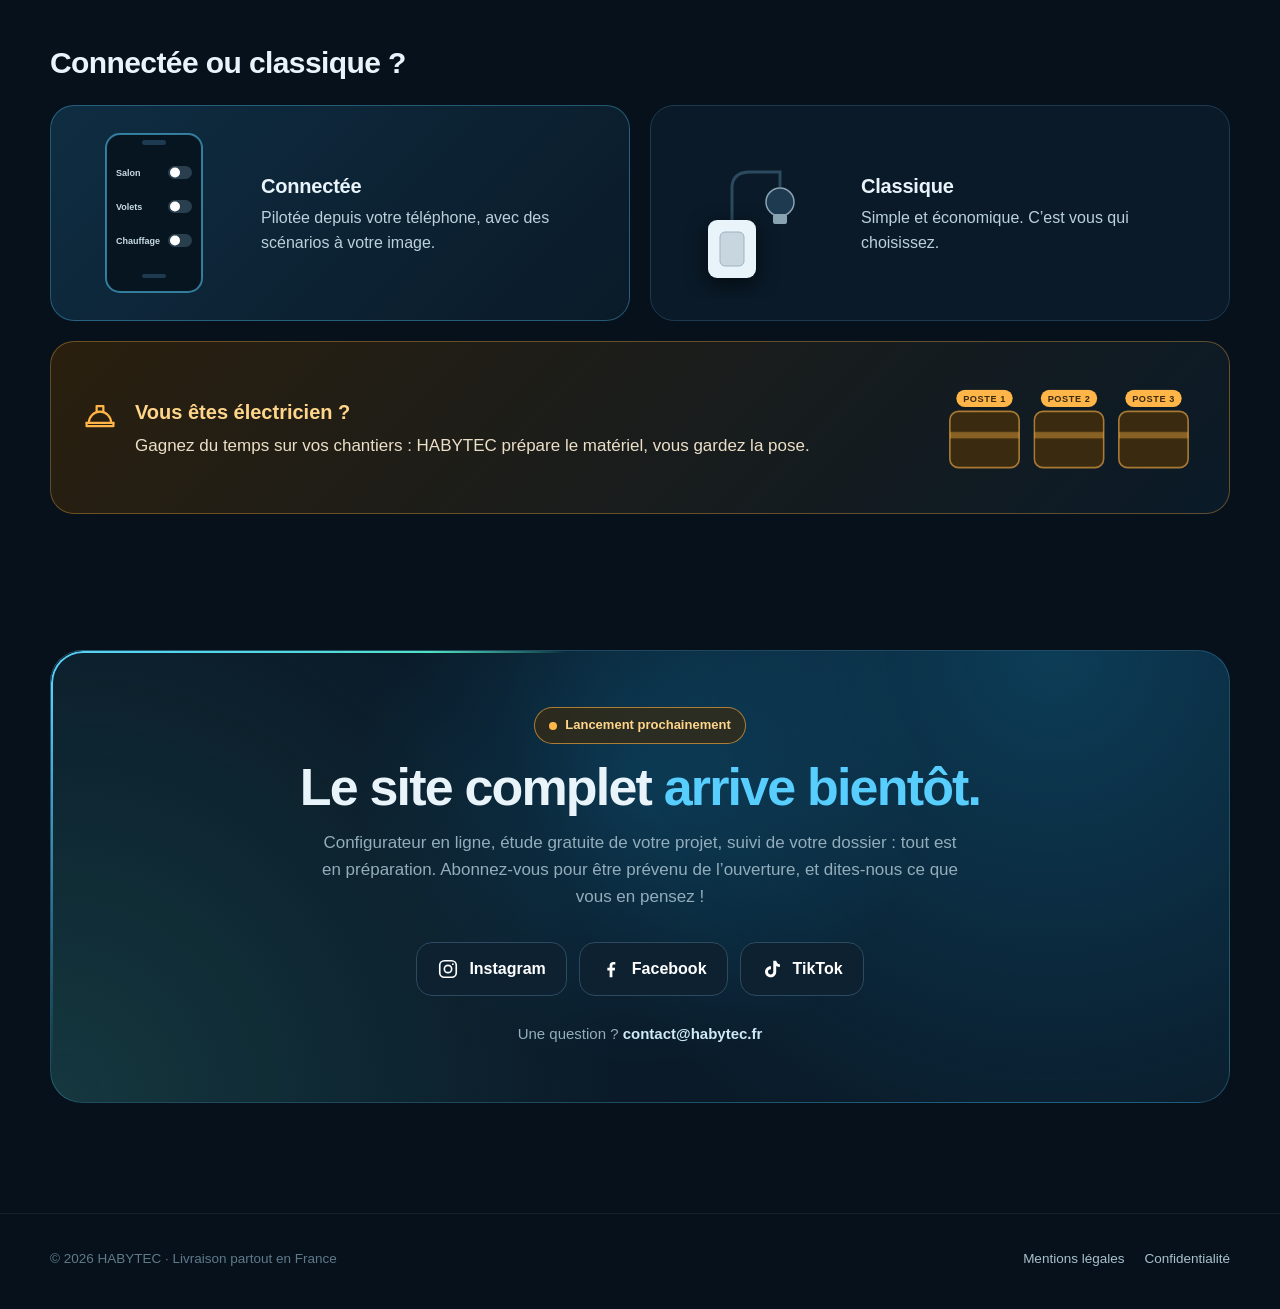
==== commit 1f5c8111: "Concept illustré : étapes animées, connectée ou classique, électriciens" ====
--- a/index.html
+++ b/index.html
@@ -117,23 +117,87 @@
       <p class="intro reveal">Pas besoin de connaître le matériel : vous dites ce que vous voulez, HABYTEC s’occupe du reste.</p>
       <div class="steps">
         <svg class="steps-line" aria-hidden="true"><path pathLength="1"/></svg>
-        <article class="card reveal"><span class="num">1</span><h3>Vous décrivez votre maison</h3><p>Sur le plan de votre maison, pièce par pièce, vous placez ce que vous voulez : prises, éclairages, volets, chauffage.</p></article>
-        <article class="card reveal d1"><span class="num">2</span><h3>HABYTEC prépare tout</h3><p>Nous étudions votre projet, choisissons le bon matériel, puis pré-assemblons et étiquetons chaque poste. En connecté, tout est déjà programmé.</p></article>
-        <article class="card reveal d2"><span class="num">3</span><h3>Vous recevez un kit prêt à poser</h3><p>Livré partout en France. Vous l’installez vous-même, ou avec votre électricien.</p></article>
-      </div>
-      <div class="choice reveal">
-        <div class="connected">
-          <svg viewBox="0 0 34 34" fill="none" stroke="#58ceff" stroke-width="2" stroke-linecap="round" aria-hidden="true"><rect x="9" y="3" width="16" height="28" rx="3"/><path d="M15 27h4"/><path d="M12.5 13.5a6 6 0 0 1 9 0M14.5 16a3 3 0 0 1 5 0"/><circle cx="17" cy="19" r="1" fill="#58ceff"/></svg>
-          <span><b>Connectée</b><small>Pilotée depuis votre téléphone, avec des scénarios à votre image.</small></span>
-        </div>
-        <div>
-          <svg viewBox="0 0 34 34" fill="none" stroke="#c2d6e1" stroke-width="2" stroke-linecap="round" aria-hidden="true"><rect x="6" y="5" width="22" height="24" rx="4"/><rect x="12" y="11" width="10" height="12" rx="2"/><path d="M17 14v6"/></svg>
-          <span><b>Classique</b><small>Simple et économique. C’est vous qui choisissez.</small></span>
-        </div>
-      </div>
+        <article class="card step reveal">
+          <div class="ill-wrap" aria-hidden="true">
+            <svg class="ill" viewBox="0 0 300 160">
+              <g class="plan"><rect x="16" y="12" width="152" height="80" rx="5"/><rect x="168" y="12" width="116" height="80" rx="5"/><rect x="16" y="92" width="98" height="56" rx="5"/><rect x="114" y="92" width="170" height="56" rx="5"/></g>
+              <g class="room-name"><text x="26" y="27">SALON</text><text x="178" y="27">CUISINE</text><text x="26" y="107">CHAMBRE</text><text x="124" y="107">ENTRÉE</text></g>
+              <g transform="translate(92 66)"><g class="pin" style="--i:0"><path d="M0 0c-7-9-11-13-11-20a11 11 0 0 1 22 0c0 7-4 11-11 20z" fill="#ffb547"/><circle cy="-20" r="4.5" fill="#fff"/></g></g>
+              <g transform="translate(226 70)"><g class="pin" style="--i:1"><path d="M0 0c-7-9-11-13-11-20a11 11 0 0 1 22 0c0 7-4 11-11 20z" fill="#58ceff"/><circle cx="-3.5" cy="-20" r="2" fill="#fff"/><circle cx="3.5" cy="-20" r="2" fill="#fff"/></g></g>
+              <g transform="translate(82 142)"><g class="pin" style="--i:2"><path d="M0 0c-7-9-11-13-11-20a11 11 0 0 1 22 0c0 7-4 11-11 20z" fill="#51e1c1"/><path d="M-5 -24h10M-5 -20h10M-5 -16h10" stroke="#fff" stroke-width="1.6"/></g></g>
+              <g transform="translate(200 138)"><g class="pin" style="--i:3"><path d="M0 0c-7-9-11-13-11-20a11 11 0 0 1 22 0c0 7-4 11-11 20z" fill="#ff8a4c"/><path d="M-4 -25v10M0 -25v10M4 -25v10" stroke="#fff" stroke-width="1.6"/></g></g>
+            </svg>
+          </div>
+          <div class="step-body"><span class="num">1</span><h3>Vous décrivez votre maison</h3><p>Sur le plan de votre maison, pièce par pièce, vous placez ce que vous voulez : prises, éclairages, volets, chauffage.</p></div>
+        </article>
+        <article class="card step reveal d1">
+          <div class="ill-wrap" aria-hidden="true">
+            <svg class="ill" viewBox="0 0 300 160">
+              <rect class="tray" x="24" y="96" width="252" height="14" rx="7"/>
+              <g class="module" style="--i:0"><rect x="42" y="48" width="58" height="48" rx="8"/><circle cx="58" cy="72" r="5"/><circle cx="84" cy="72" r="5"/><g class="tag"><rect x="38" y="120" width="66" height="20" rx="10"/><text x="71" y="134">SALON</text></g></g>
+              <g class="module" style="--i:1"><rect x="121" y="48" width="58" height="48" rx="8"/><circle cx="137" cy="72" r="5"/><circle cx="163" cy="72" r="5"/><g class="tag"><rect x="117" y="120" width="66" height="20" rx="10"/><text x="150" y="134">CUISINE</text></g></g>
+              <g class="module" style="--i:2"><rect x="200" y="48" width="58" height="48" rx="8"/><circle cx="216" cy="72" r="5"/><circle cx="242" cy="72" r="5"/><g class="tag"><rect x="196" y="120" width="66" height="20" rx="10"/><text x="229" y="134">CHAMBRE</text></g></g>
+              <g class="signal"><path d="M215 32a20 20 0 0 1 28 0M221 38a11 11 0 0 1 16 0"/><circle cx="229" cy="43" r="2.6"/></g>
+              <g class="ok"><circle cx="100" cy="46" r="9"/><path d="M95.5 46l3 3 6-6"/></g>
+            </svg>
+          </div>
+          <div class="step-body"><span class="num">2</span><h3>HABYTEC prépare tout</h3><p>Nous étudions votre projet, choisissons le bon matériel, puis pré-assemblons et étiquetons chaque poste. En connecté, tout est déjà programmé.</p><div class="chips"><span>Pré-assemblé</span><span>Étiqueté</span><span>Programmé</span></div></div>
+        </article>
+        <article class="card step reveal d2">
+          <div class="ill-wrap" aria-hidden="true">
+            <svg class="ill" viewBox="0 0 300 160">
+              <g transform="translate(80 4) scale(.25)">
+                <path class="fr" vector-effect="non-scaling-stroke" d="M352 28 L392 60 L470 98 L548 128 L590 150 L568 236 L536 300 L560 336 L548 400 L590 448 L566 496 L500 540 L440 560 L392 590 L340 600 L300 584 L236 596 L172 576 L186 520 L196 456 L182 396 L150 352 L120 316 L64 284 L20 248 L36 214 L104 214 L150 196 L144 140 L204 150 L248 126 L284 108 L300 64 Z"/>
+                <path id="route0" class="route" vector-effect="non-scaling-stroke" pathLength="1" style="--i:0" d="M228 300 Q280 190 336 160"/><path id="route1" class="route" vector-effect="non-scaling-stroke" pathLength="1" style="--i:1" d="M228 300 Q330 260 470 396"/><path id="route2" class="route" vector-effect="non-scaling-stroke" pathLength="1" style="--i:2" d="M228 300 Q170 380 212 474"/><path id="route3" class="route" vector-effect="non-scaling-stroke" pathLength="1" style="--i:3" d="M228 300 Q380 420 480 528"/><path id="route4" class="route" vector-effect="non-scaling-stroke" pathLength="1" style="--i:4" d="M228 300 Q260 120 350 60"/><path id="route5" class="route" vector-effect="non-scaling-stroke" pathLength="1" style="--i:5" d="M228 300 Q420 170 540 170"/><path id="route6" class="route" vector-effect="non-scaling-stroke" pathLength="1" style="--i:6" d="M228 300 Q120 240 60 248"/><path id="route7" class="route" vector-effect="non-scaling-stroke" pathLength="1" style="--i:7" d="M228 300 Q260 460 320 540"/><circle class="city" style="--i:0" cx="336" cy="160" r="14"/><circle class="city" style="--i:1" cx="470" cy="396" r="14"/><circle class="city" style="--i:2" cx="212" cy="474" r="14"/><circle class="city" style="--i:3" cx="480" cy="528" r="14"/><circle class="city" style="--i:4" cx="350" cy="60" r="14"/><circle class="city" style="--i:5" cx="540" cy="170" r="14"/><circle class="city" style="--i:6" cx="60" cy="248" r="14"/><circle class="city" style="--i:7" cx="320" cy="540" r="14"/>
+                <circle class="hub-ring" cx="228" cy="300" r="34"/><circle class="hub" cx="228" cy="300" r="20"/>
+                <circle class="parcel" r="15"><animateMotion dur="2.6s" begin="1s" repeatCount="indefinite"><mpath href="#route1"/></animateMotion></circle><circle class="parcel" r="15"><animateMotion dur="3.1s" begin="1.8s" repeatCount="indefinite"><mpath href="#route3"/></animateMotion></circle><circle class="parcel" r="15"><animateMotion dur="2.4s" begin="2.6s" repeatCount="indefinite"><mpath href="#route5"/></animateMotion></circle><circle class="parcel" r="15"><animateMotion dur="2.9s" begin="3.3s" repeatCount="indefinite"><mpath href="#route2"/></animateMotion></circle>
+              </g>
+            </svg>
+          </div>
+          <div class="step-body"><span class="num">3</span><h3>Vous recevez un kit prêt à poser</h3><p>Livré partout en France. Vous l’installez vous-même, ou avec votre électricien.</p><div class="chips"><span>Partout en France</span></div></div>
+        </article>
+      </div>
+
+      <h3 class="sub-h reveal">Connectée ou classique ?</h3>
+      <div class="choice">
+        <article class="opt connected reveal">
+          <div class="opt-visual" aria-hidden="true">
+            <svg viewBox="0 0 140 170">
+              <rect class="phone" x="22" y="6" width="96" height="158" rx="14"/><rect class="notch" x="58" y="12" width="24" height="5" rx="2.5"/>
+              <g class="row" style="--i:0"><text x="32" y="48">Salon</text><rect class="sw" x="84" y="38" width="24" height="13" rx="6.5"/><circle class="knob" cx="91" cy="44.5" r="5"/></g>
+              <g class="row" style="--i:1"><text x="32" y="82">Volets</text><rect class="sw" x="84" y="72" width="24" height="13" rx="6.5"/><circle class="knob" cx="91" cy="78.5" r="5"/></g>
+              <g class="row" style="--i:2"><text x="32" y="116">Chauffage</text><rect class="sw" x="84" y="106" width="24" height="13" rx="6.5"/><circle class="knob" cx="91" cy="112.5" r="5"/></g>
+              <rect class="home-btn" x="58" y="146" width="24" height="4" rx="2"/>
+            </svg>
+          </div>
+          <div class="opt-text"><svg viewBox="0 0 34 34" fill="none" stroke="#58ceff" stroke-width="2" stroke-linecap="round" aria-hidden="true"><rect x="9" y="3" width="16" height="28" rx="3"/><path d="M15 27h4"/><path d="M12.5 13.5a6 6 0 0 1 9 0M14.5 16a3 3 0 0 1 5 0"/><circle cx="17" cy="19" r="1" fill="#58ceff"/></svg>
+            <span><b>Connectée</b><small>Pilotée depuis votre téléphone, avec des scénarios à votre image.</small></span>
+          </div>
+        </article>
+        <article class="opt classic reveal d1">
+          <div class="opt-visual" aria-hidden="true">
+            <svg viewBox="0 0 140 170">
+              <path class="cable" d="M48 92 V60 Q48 44 66 44 H96 V58"/>
+              <g class="bulb"><circle class="glow-b" cx="96" cy="76" r="26"/><circle class="glass" cx="96" cy="74" r="14"/><rect class="base" x="89" y="86" width="14" height="10" rx="2"/></g>
+              <rect class="plate" x="24" y="92" width="48" height="58" rx="9"/><rect class="rocker" x="36" y="104" width="24" height="34" rx="5"/>
+            </svg>
+          </div>
+          <div class="opt-text"><svg viewBox="0 0 34 34" fill="none" stroke="#c2d6e1" stroke-width="2" stroke-linecap="round" aria-hidden="true"><rect x="6" y="5" width="22" height="24" rx="4"/><rect x="12" y="11" width="10" height="12" rx="2"/><path d="M17 14v6"/></svg>
+            <span><b>Classique</b><small>Simple et économique. C’est vous qui choisissez.</small></span>
+          </div>
+        </article>
+      </div>
+
       <div class="pro reveal">
-        <svg viewBox="0 0 34 34" fill="none" stroke="#ffb547" stroke-width="2" stroke-linecap="round" stroke-linejoin="round" aria-hidden="true"><path d="M5 24h24M7 24a10 10 0 0 1 20 0"/><path d="M14 14.5V9h6v5.5"/><path d="M5 24v3h24v-3"/></svg>
-        <p><b>Vous êtes électricien ?</b> Gagnez du temps sur vos chantiers : HABYTEC prépare le matériel, vous gardez la pose.</p>
+        <div class="pro-text"><svg viewBox="0 0 34 34" fill="none" stroke="#ffb547" stroke-width="2" stroke-linecap="round" stroke-linejoin="round" aria-hidden="true"><path d="M5 24h24M7 24a10 10 0 0 1 20 0"/><path d="M14 14.5V9h6v5.5"/><path d="M5 24v3h24v-3"/></svg>
+          <p><b>Vous êtes électricien ?</b> Gagnez du temps sur vos chantiers : HABYTEC prépare le matériel, vous gardez la pose.</p>
+        </div>
+        <svg class="pro-visual" viewBox="0 0 240 110" aria-hidden="true">
+          <g class="crate" style="--i:0"><rect x="10" y="40" width="64" height="52" rx="8"/><g class="tag"><rect x="16" y="20" width="52" height="16" rx="8"/><text x="42" y="31">POSTE 1</text></g></g>
+          <g class="crate" style="--i:1"><rect x="88" y="40" width="64" height="52" rx="8"/><g class="tag"><rect x="94" y="20" width="52" height="16" rx="8"/><text x="120" y="31">POSTE 2</text></g></g>
+          <g class="crate" style="--i:2"><rect x="166" y="40" width="64" height="52" rx="8"/><g class="tag"><rect x="172" y="20" width="52" height="16" rx="8"/><text x="198" y="31">POSTE 3</text></g></g>
+          <path class="tape" d="M10 62H74M88 62H152M166 62H230"/>
+        </svg>
       </div>
     </div>
   </section>
--- a/style.css
+++ b/style.css
@@ -112,16 +112,18 @@
 .card .num{display:grid;place-items:center;width:46px;height:46px;border-radius:14px;background:linear-gradient(135deg,#159ce9,#51e1c1);color:#03111b;font-weight:900;font-size:17px;box-shadow:0 10px 30px #159ce955}
 .card h3{margin:22px 0 8px;font-size:20px;letter-spacing:-.01em}
 .card p{margin:0;color:var(--muted)}
-.choice{display:grid;grid-template-columns:1fr 1fr;gap:20px;margin-top:20px}
-.choice div{display:flex;gap:16px;align-items:flex-start;padding:22px 24px;border:1px solid var(--line);border-radius:20px;background:#0a1a28}
-.choice div.connected{border-color:#58ceff55;background:linear-gradient(135deg,#0f2d42,#0a1a28)}
-.choice svg{flex:none;width:34px;height:34px}
-.choice b{display:block;font-size:17px}
-.choice small{color:var(--muted);font-size:14.5px}
-.pro{display:flex;align-items:center;gap:18px;margin-top:20px;padding:20px 24px;border:1px solid #ffb54755;border-radius:20px;background:linear-gradient(135deg,#2a1f0e,#0a1a28)}
-.pro svg{flex:none;width:34px;height:34px}
-.pro p{margin:0;color:#e9dcc6}
-.pro b{color:#ffd58a}
+.choice{display:grid;grid-template-columns:1fr 1fr;gap:20px;margin-top:18px}
+.opt{display:grid;grid-template-columns:170px 1fr;align-items:center;gap:22px;padding:22px 26px 22px 18px;border:1px solid var(--line);border-radius:24px;background:#0a1a28}
+.opt.connected{border-color:#58ceff55;background:linear-gradient(135deg,#0f2d42,#0a1a28)}
+.opt-text{display:flex;gap:14px;align-items:flex-start}
+.opt-text>svg{display:none}
+.opt b{display:block;font-size:20px;letter-spacing:-.01em}
+.opt small{display:block;margin-top:4px;color:#bcd0dc;font-size:16px;line-height:1.55}
+.pro{display:grid;grid-template-columns:1fr 260px;align-items:center;gap:26px;margin-top:20px;padding:26px 30px;border:1px solid #ffb54755;border-radius:24px;background:linear-gradient(135deg,#2a1f0e,#0a1a28)}
+.pro-text{display:flex;gap:16px;align-items:flex-start}
+.pro-text>svg{flex:none;width:38px;height:38px}
+.pro p{margin:0;color:#ecdfc8;font-size:17px;line-height:1.6}
+.pro b{display:block;margin-bottom:4px;color:#ffd58a;font-size:20px}
 
 /* Lancement */
 .launch{padding:40px 0 110px}
@@ -223,8 +225,8 @@
 .steps-line path{fill:none;stroke:#58ceff;stroke-width:2;stroke-dasharray:1;stroke-dashoffset:1;filter:drop-shadow(0 0 6px #58ceff);transition:stroke-dashoffset 1.6s .6s cubic-bezier(.6,.1,.2,1)}
 .steps-line.on path{stroke-dashoffset:0}
 /* Connectée / classique et électriciens : légère lueur au survol */
-.choice div,.pro{transition:transform .3s,border-color .3s,box-shadow .3s}
-.choice div:hover{transform:translateY(-4px);border-color:#58ceff66;box-shadow:0 18px 40px #0007}
+.opt,.pro{transition:transform .3s,border-color .3s,box-shadow .3s}
+.opt:hover{transform:translateY(-4px);border-color:#58ceff66;box-shadow:0 18px 40px #0007}
 .pro:hover{transform:translateY(-4px);box-shadow:0 18px 40px #ffb54722}
 /* Bloc lancement : halo qui respire, boutons aux couleurs des réseaux */
 .launch-card:before{content:"";position:absolute;left:50%;top:-40%;width:620px;height:620px;margin-left:-310px;border-radius:50%;background:radial-gradient(circle,#13a3e430,transparent 65%);animation:breathe 6s ease-in-out infinite;pointer-events:none}
@@ -233,6 +235,92 @@
 .social[href*="instagram"]:hover{border-color:#e1306c;box-shadow:0 12px 34px #e1306c4d;background:linear-gradient(135deg,#3b1530,#0d2131)}
 .social[href*="facebook"]:hover{border-color:#1877f2;box-shadow:0 12px 34px #1877f24d;background:linear-gradient(135deg,#102a52,#0d2131)}
 .social[href*="tiktok"]:hover{border-color:#25f4ee;box-shadow:-4px 12px 30px #25f4ee40,4px 12px 30px #fe2c5540;background:linear-gradient(135deg,#0f2c33,#2a1220)}
+
+/* ---------- Le concept : étapes illustrées, plus lisibles ---------- */
+#concept .intro{font-size:18px;color:#a9c1cd}
+.step{padding:0}
+.ill-wrap{position:relative;height:184px;border-bottom:1px solid var(--line);background:radial-gradient(circle at 50% 115%,#13a3e440,transparent 62%),#0b1d2b;overflow:hidden}
+.ill-wrap:before{content:"";position:absolute;inset:0;background-image:linear-gradient(#58ceff0c 1px,transparent 1px),linear-gradient(90deg,#58ceff0c 1px,transparent 1px);background-size:22px 22px}
+.ill{position:absolute;inset:12px 14px 14px;width:calc(100% - 28px);height:calc(100% - 26px)}
+.step-body{position:relative;padding:0 26px 28px}
+.step .num{margin-top:-24px;border:4px solid #0e2232}
+.step h3{margin:16px 0 8px;font-size:21px}
+.step p{color:#bcd0dc;font-size:16px;line-height:1.6}
+.chips{display:flex;flex-wrap:wrap;gap:6px;margin-top:14px}
+.chips span{padding:4px 11px;border:1px solid #58ceff40;border-radius:999px;background:#58ceff12;color:#9fdcff;font-size:12.5px;font-weight:700}
+/* Étape 1 : plan, les repères tombent dans les pièces */
+.plan rect{fill:#0e2738;stroke:#58ceff66;stroke-width:1.4}
+.room-name text{fill:#5f7a8a;font:700 8px var(--font);letter-spacing:.12em}
+.pin{opacity:0;transform:translateY(-26px)}
+.step.in .pin{animation:drop .7s calc(.5s + var(--i) * .22s) cubic-bezier(.3,1.5,.5,1) both}
+@keyframes drop{to{opacity:1;transform:none}}
+.pin path:first-child{filter:drop-shadow(0 4px 6px #0008)}
+/* Étape 2 : les postes s'assemblent, s'étiquettent, sont programmés */
+.tray{fill:#12293b;stroke:#2c4a60}
+.module{opacity:0;transform:translateY(-18px)}
+.step.in .module{animation:drop .6s calc(.4s + var(--i) * .2s) cubic-bezier(.3,1.4,.5,1) both}
+.module>rect{fill:#e9f4fa;filter:drop-shadow(0 6px 10px #0009)}
+.module>circle{fill:#c2d6e1;stroke:#8aa3b2}
+.tag{opacity:0;transform:translateY(8px)}
+.step.in .tag{animation:drop .5s calc(1.2s + var(--i) * .2s) ease-out both}
+.tag rect{fill:#ffb547}
+.tag text{fill:#3a2a10;font:800 8.5px var(--font);letter-spacing:.06em;text-anchor:middle}
+.signal{fill:none;stroke:#51e1c1;stroke-width:2.6;stroke-linecap:round;opacity:0}
+.signal circle{fill:#51e1c1;stroke:none}
+.step.in .signal{animation:blink 1.8s 2s ease-in-out infinite}
+@keyframes blink{0%,100%{opacity:.25}50%{opacity:1}}
+.ok{opacity:0;transform-box:fill-box;transform-origin:center;transform:scale(.3)}
+.ok circle{fill:#51e1c1}.ok path{fill:none;stroke:#03111b;stroke-width:2.2;stroke-linecap:round;stroke-linejoin:round}
+.step.in .ok{animation:okpop .5s 1.9s cubic-bezier(.3,1.6,.5,1) both}
+@keyframes okpop{to{opacity:1;transform:none}}
+/* Étape 3 : livré partout en France */
+.fr{fill:#0e2738;stroke:#58ceff;stroke-width:1.6;stroke-linejoin:round;filter:drop-shadow(0 0 6px #58ceff66)}
+.route{fill:none;stroke:#51e1c1;stroke-width:1.4;stroke-dasharray:1;stroke-dashoffset:1;opacity:.75}
+.step.in .route{animation:route 1.2s calc(.6s + var(--i) * .12s) ease-out both}
+@keyframes route{to{stroke-dashoffset:0}}
+.city{fill:#58ceff;opacity:0;transform-box:fill-box;transform-origin:center}
+.step.in .city{animation:okpop .4s calc(1.4s + var(--i) * .12s) both}
+.hub{fill:#51e1c1}
+.hub-ring{fill:none;stroke:#51e1c1;stroke-width:4;transform-box:fill-box;transform-origin:center;animation:hub 2.2s ease-out infinite}
+@keyframes hub{from{transform:scale(.6);opacity:1}to{transform:scale(1.8);opacity:0}}
+.parcel{fill:#ffb547;filter:drop-shadow(0 0 8px #ffb547)}
+/* Petit titre de la comparaison */
+.sub-h{margin:64px 0 0;font-size:clamp(24px,2.6vw,30px);letter-spacing:-.02em}
+/* Connectée : un téléphone qui pilote la maison */
+.opt-visual svg{width:100%;height:auto;max-height:170px}
+.phone{fill:#071521;stroke:#58ceff88;stroke-width:2}
+.notch,.home-btn{fill:#1e3a50}
+.row text{fill:#c8dbe5;font:700 9px var(--font)}
+.sw{fill:#2a3f4d;transition:fill .3s}
+.knob{fill:#fff;transition:transform .35s}
+.connected.in .row .sw{animation:swbg 6s calc(var(--i) * 1.2s) infinite}
+.connected.in .row .knob{animation:swknob 6s calc(var(--i) * 1.2s) infinite}
+@keyframes swbg{0%,8%{fill:#2a3f4d}14%,62%{fill:#51e1c1}68%,100%{fill:#2a3f4d}}
+@keyframes swknob{0%,8%{transform:none}14%,62%{transform:translateX(10px)}68%,100%{transform:none}}
+/* Classique : l'interrupteur allume l'ampoule */
+.plate{fill:#e9f4fa;filter:drop-shadow(0 6px 10px #0009)}
+.rocker{fill:#c8d6df;stroke:#9fb3c0;transform-box:fill-box;transform-origin:center}
+.cable{fill:none;stroke:#2c4a60;stroke-width:3;stroke-linecap:round}
+.glass{fill:#1e3a50;stroke:#8aa3b2;stroke-width:1.5}
+.base{fill:#8aa3b2}
+.glow-b{fill:#ffb547;opacity:0;filter:blur(6px)}
+.classic.in .rocker{animation:rock 4s 1s infinite}
+.classic.in .glass{animation:bulb 4s 1s infinite}
+.classic.in .glow-b{animation:bulbglow 4s 1s infinite}
+.classic.in .cable{animation:cable 4s 1s infinite}
+@keyframes rock{0%,20%{transform:none}26%,70%{transform:scaleY(-1)}76%,100%{transform:none}}
+@keyframes bulb{0%,24%{fill:#1e3a50}30%,72%{fill:#ffd58a}78%,100%{fill:#1e3a50}}
+@keyframes bulbglow{0%,24%{opacity:0}30%,72%{opacity:.55}78%,100%{opacity:0}}
+@keyframes cable{0%,22%{stroke:#2c4a60}28%,72%{stroke:#ffb547}78%,100%{stroke:#2c4a60}}
+/* Électriciens : des postes étiquetés, prêts pour le chantier */
+.pro-visual{width:100%;height:auto}
+.crate{opacity:0;transform:translateY(-14px)}
+.pro.in .crate{animation:drop .6s calc(.3s + var(--i) * .18s) cubic-bezier(.3,1.4,.5,1) both}
+.crate>rect{fill:#3a2a10;stroke:#ffb54799;stroke-width:1.5}
+.crate .tag{opacity:1;transform:none;animation:none}
+.crate .tag rect{fill:#ffb547}
+.tape{stroke:#ffb54766;stroke-width:6}
+.pro.in .tape{animation:fadeup .5s 1s both}
 
 /* ---------- Écrans plus petits ---------- */
 @media (max-width:980px){
@@ -258,7 +346,9 @@
   .hero{padding:44px 0 64px}
   .block{padding:70px 0}
   .choice{grid-template-columns:1fr}
-  .pro{flex-direction:column;align-items:flex-start}
+  .opt{grid-template-columns:110px 1fr;padding:18px 20px 18px 12px;gap:14px}
+  .pro-visual{max-width:300px}
+  .pro{grid-template-columns:1fr;padding:22px}
   .launch-card{padding:40px 22px;border-radius:24px}
   .spot span{font-size:11px}
   .foot nav{margin-left:0}
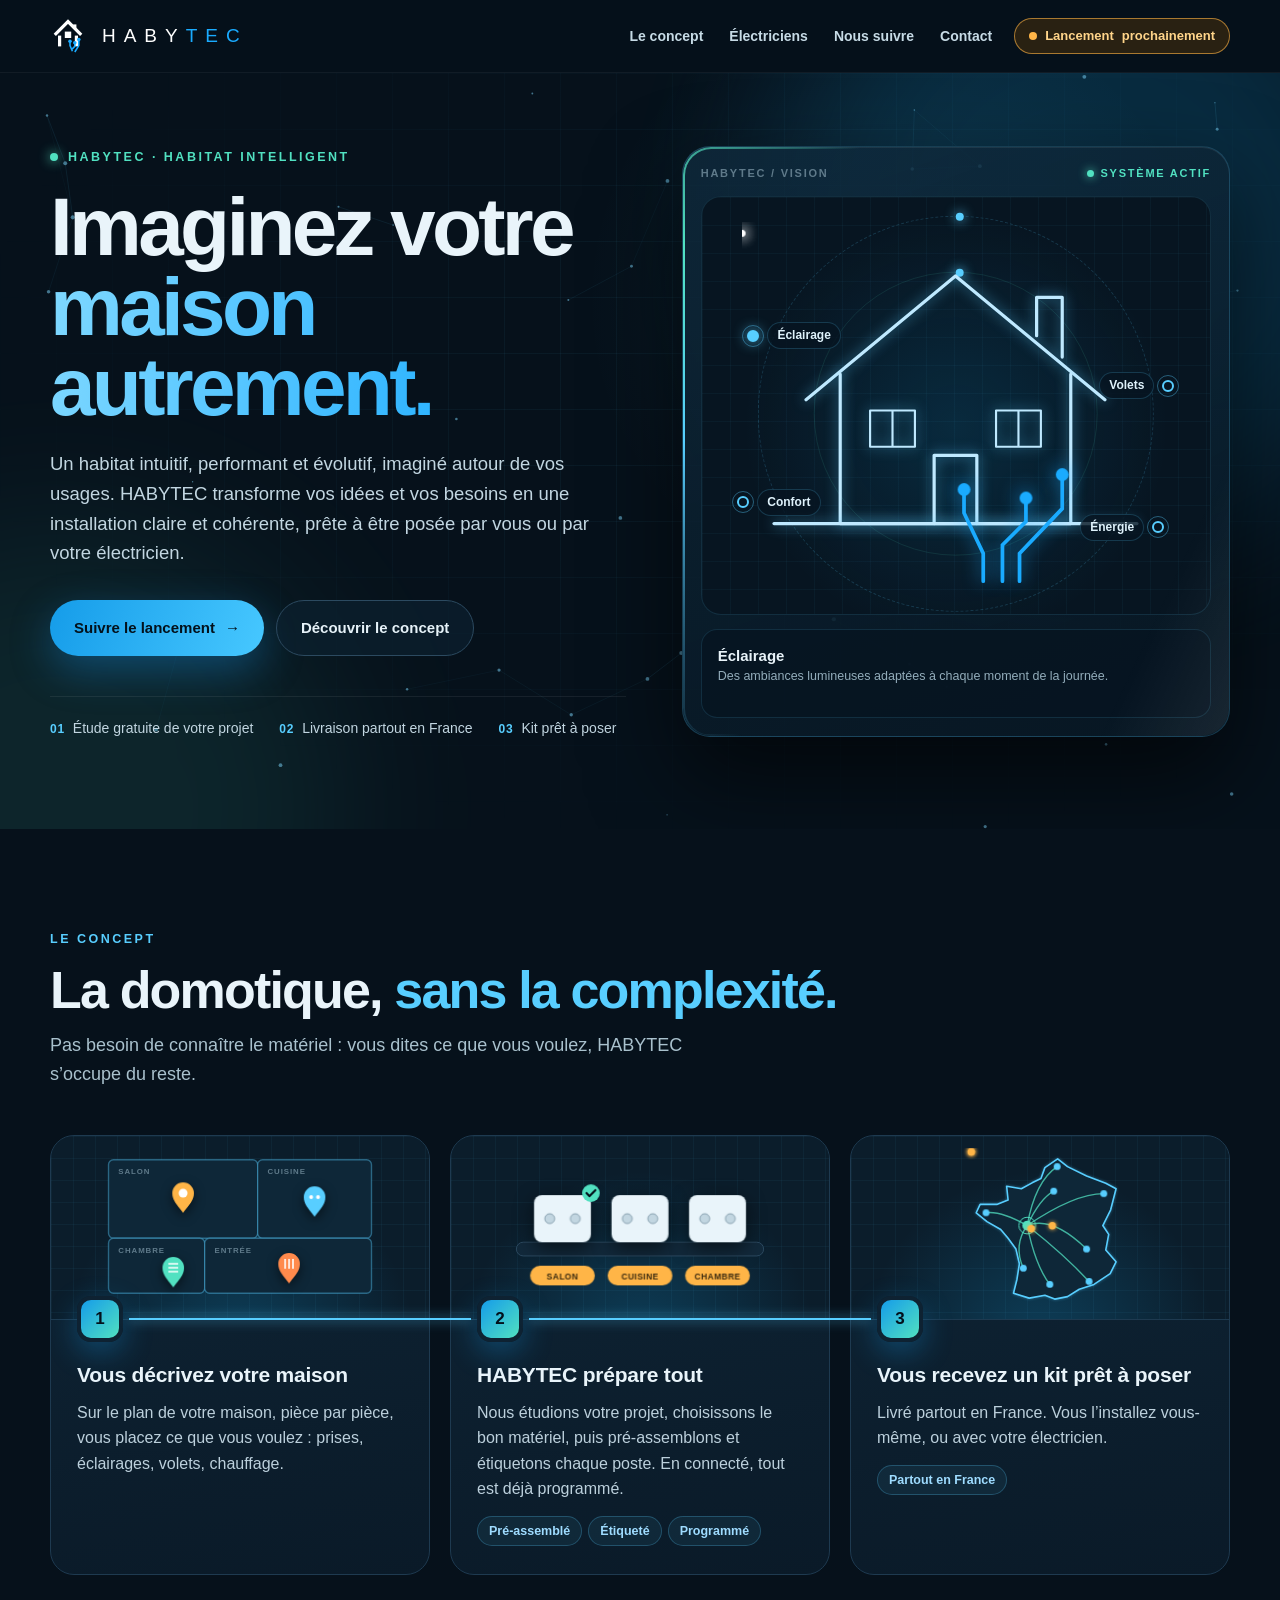
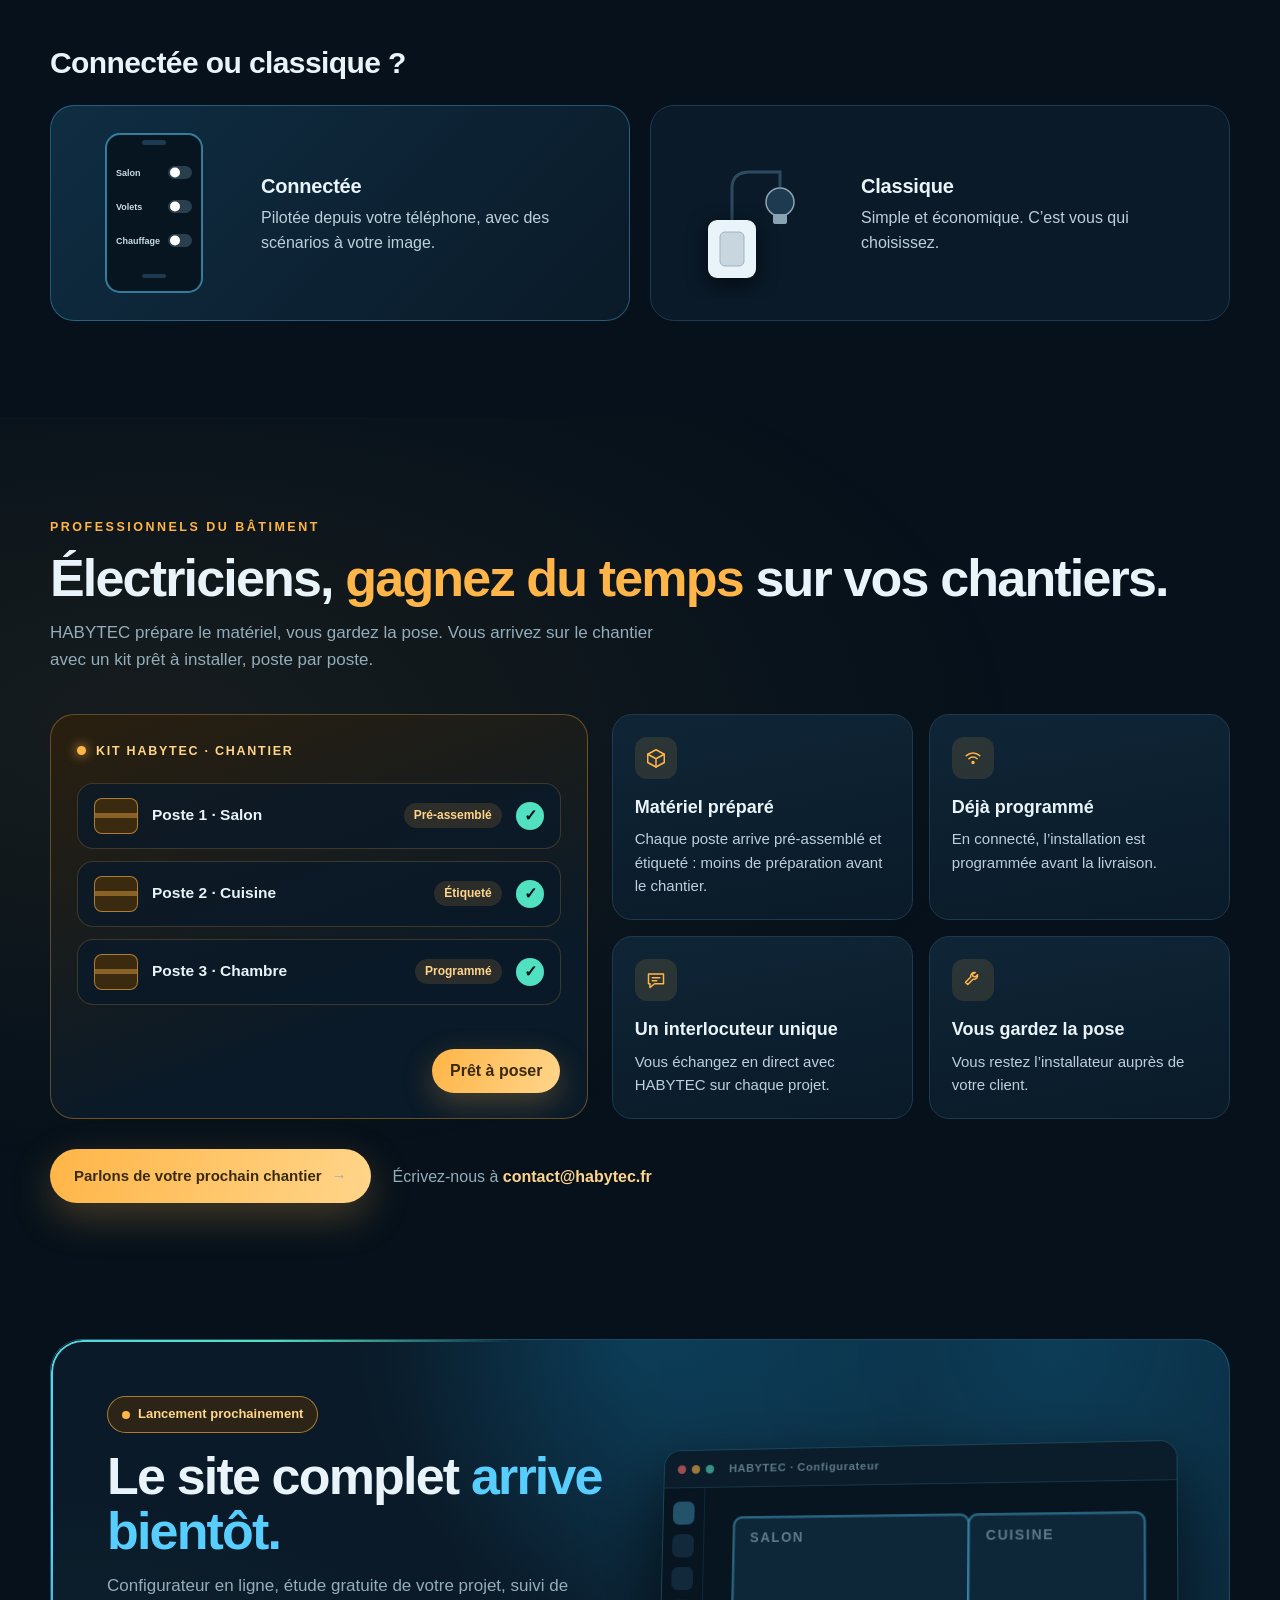
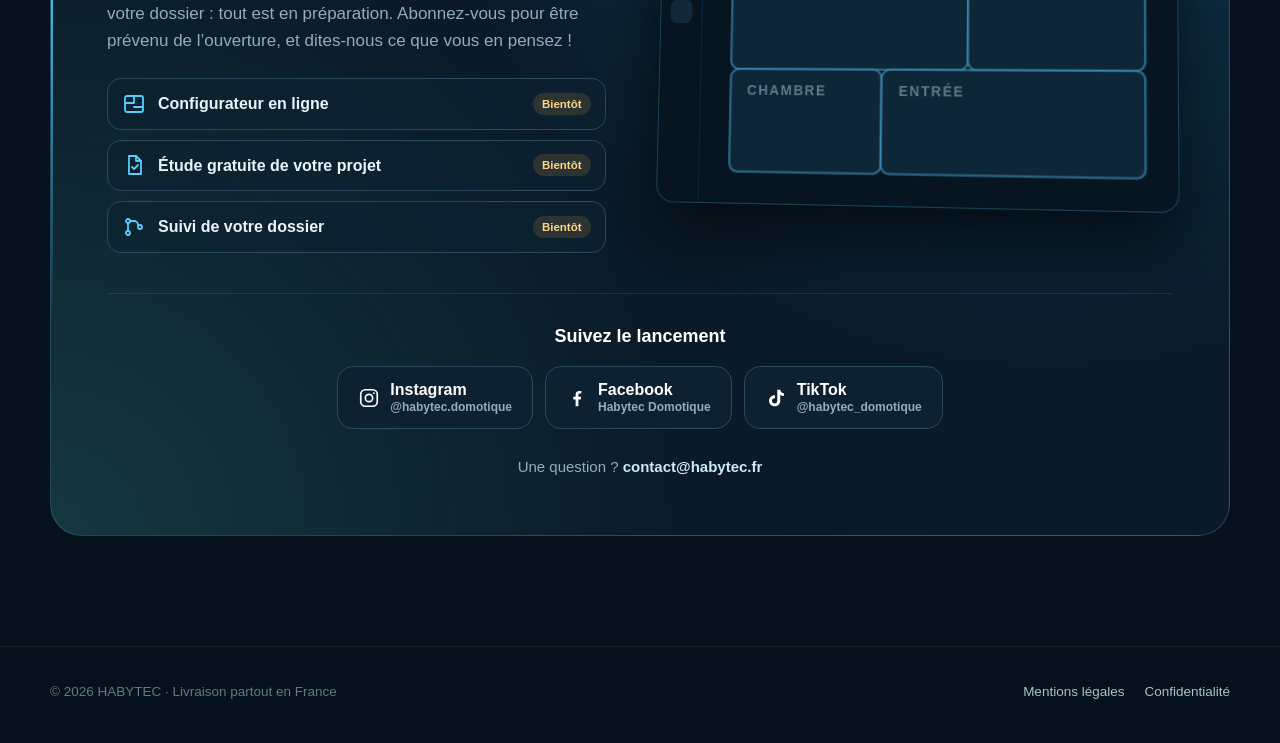
==== commit dcc330cb: "Sections Électriciens et Lancement refaites" ====
--- a/index.html
+++ b/index.html
@@ -22,9 +22,9 @@
 <link rel="apple-touch-icon" href="apple-touch-icon.png">
 <link rel="manifest" href="site.webmanifest">
 <meta name="apple-mobile-web-app-title" content="HABYTEC">
-<link rel="stylesheet" href="style.css?v=2">
+<link rel="stylesheet" href="style.css?v=3">
 <script>document.documentElement.classList.remove("no-js")</script>
-<script src="script.js?v=2" defer></script>
+<script src="script.js?v=3" defer></script>
 </head>
 <body>
 <a class="skip" href="#contenu">Aller au contenu</a>
@@ -39,6 +39,7 @@
     </a>
     <nav class="nav" aria-label="Navigation principale">
       <a href="#concept">Le concept</a>
+      <a href="#professionnels">Électriciens</a>
       <a href="#lancement">Nous suivre</a>
       <a href="mailto:contact@habytec.fr">Contact</a>
     </nav>
@@ -188,16 +189,34 @@
         </article>
       </div>
 
-      <div class="pro reveal">
-        <div class="pro-text"><svg viewBox="0 0 34 34" fill="none" stroke="#ffb547" stroke-width="2" stroke-linecap="round" stroke-linejoin="round" aria-hidden="true"><path d="M5 24h24M7 24a10 10 0 0 1 20 0"/><path d="M14 14.5V9h6v5.5"/><path d="M5 24v3h24v-3"/></svg>
-          <p><b>Vous êtes électricien ?</b> Gagnez du temps sur vos chantiers : HABYTEC prépare le matériel, vous gardez la pose.</p>
-        </div>
-        <svg class="pro-visual" viewBox="0 0 240 110" aria-hidden="true">
-          <g class="crate" style="--i:0"><rect x="10" y="40" width="64" height="52" rx="8"/><g class="tag"><rect x="16" y="20" width="52" height="16" rx="8"/><text x="42" y="31">POSTE 1</text></g></g>
-          <g class="crate" style="--i:1"><rect x="88" y="40" width="64" height="52" rx="8"/><g class="tag"><rect x="94" y="20" width="52" height="16" rx="8"/><text x="120" y="31">POSTE 2</text></g></g>
-          <g class="crate" style="--i:2"><rect x="166" y="40" width="64" height="52" rx="8"/><g class="tag"><rect x="172" y="20" width="52" height="16" rx="8"/><text x="198" y="31">POSTE 3</text></g></g>
-          <path class="tape" d="M10 62H74M88 62H152M166 62H230"/>
-        </svg>
+    </div>
+  </section>
+
+  <section class="block pros" id="professionnels">
+    <div class="wrap">
+      <span class="kicker amber reveal">Professionnels du bâtiment</span>
+      <h2 class="reveal">Électriciens, <span>gagnez du temps</span> sur vos chantiers.</h2>
+      <p class="intro reveal">HABYTEC prépare le matériel, vous gardez la pose. Vous arrivez sur le chantier avec un kit prêt à installer, poste par poste.</p>
+      <div class="pros-grid">
+        <div class="kit-card reveal" aria-hidden="true">
+          <div class="kit-head"><span class="kit-dot"></span>Kit HABYTEC · Chantier</div>
+          <ul class="kit-list">
+            <li style="--i:0"><span class="kit-box"></span><b>Poste 1 · Salon</b><em>Pré-assemblé</em><i>✓</i></li>
+            <li style="--i:1"><span class="kit-box"></span><b>Poste 2 · Cuisine</b><em>Étiqueté</em><i>✓</i></li>
+            <li style="--i:2"><span class="kit-box"></span><b>Poste 3 · Chambre</b><em>Programmé</em><i>✓</i></li>
+          </ul>
+          <div class="kit-foot"><span class="ready">Prêt à poser</span></div>
+        </div>
+        <div class="perks">
+          <article class="perk reveal"><svg viewBox="0 0 32 32" aria-hidden="true"><path d="M5 11l11-6 11 6v11l-11 6-11-6z"/><path d="M5 11l11 6 11-6M16 17v11"/></svg><h3>Matériel préparé</h3><p>Chaque poste arrive pré-assemblé et étiqueté : moins de préparation avant le chantier.</p></article>
+          <article class="perk reveal d1"><svg viewBox="0 0 32 32" aria-hidden="true"><path d="M7 13a13 13 0 0 1 18 0M10.5 17a8 8 0 0 1 11 0"/><circle cx="16" cy="22" r="2.2"/></svg><h3>Déjà programmé</h3><p>En connecté, l’installation est programmée avant la livraison.</p></article>
+          <article class="perk reveal"><svg viewBox="0 0 32 32" aria-hidden="true"><path d="M6 8h20v13H14l-6 5v-5H6z"/><path d="M11 13h10M11 17h6"/></svg><h3>Un interlocuteur unique</h3><p>Vous échangez en direct avec HABYTEC sur chaque projet.</p></article>
+          <article class="perk reveal d1"><svg viewBox="0 0 32 32" aria-hidden="true"><path d="M19 6a5 5 0 0 0-6 6L6 19l3 3 7-7a5 5 0 0 0 6-6l-3 3-3-1-1-3z"/></svg><h3>Vous gardez la pose</h3><p>Vous restez l’installateur auprès de votre client.</p></article>
+        </div>
+      </div>
+      <div class="pros-cta reveal">
+        <a class="btn amber" href="mailto:contact@habytec.fr?subject=%C3%89lectricien%20%E2%80%94%20HABYTEC">Parlons de votre prochain chantier <span aria-hidden="true">→</span></a>
+        <span>Écrivez-nous à <a href="mailto:contact@habytec.fr">contact@habytec.fr</a></span>
       </div>
     </div>
   </section>
@@ -205,16 +224,38 @@
   <section class="launch" id="lancement">
     <div class="wrap">
       <div class="launch-card reveal">
-        <span class="soon"><i></i>Lancement prochainement</span>
-        <h2>Le site complet <span>arrive bientôt.</span></h2>
-        <p class="intro">Configurateur en ligne, étude gratuite de votre projet, suivi de votre dossier : tout est en préparation. Abonnez-vous pour être prévenu de l’ouverture, et dites-nous ce que vous en pensez !</p>
-        <div class="socials">
-          <a class="social" href="https://www.instagram.com/habytec.domotique/" target="_blank" rel="noopener noreferrer"><svg viewBox="0 0 24 24" fill="none" stroke="currentColor" stroke-width="1.8" aria-hidden="true"><rect x="3" y="3" width="18" height="18" rx="5"/><circle cx="12" cy="12" r="4"/><circle cx="17.3" cy="6.7" r="1" fill="currentColor" stroke="none"/></svg>Instagram</a>
-          <a class="social" href="https://www.facebook.com/p/Habytec-Domotique-61595700923512/" target="_blank" rel="noopener noreferrer"><svg viewBox="0 0 24 24" fill="currentColor" aria-hidden="true"><path d="M13.5 21v-7.5h2.6l.4-3h-3V8.6c0-.9.3-1.5 1.6-1.5h1.6V4.4c-.3 0-1.2-.1-2.3-.1-2.3 0-3.9 1.4-3.9 4v2.2H8v3h2.5V21h3z"/></svg>Facebook</a>
-          <a class="social" href="https://www.tiktok.com/@habytec_domotique" target="_blank" rel="noopener noreferrer"><svg viewBox="0 0 24 24" fill="currentColor" aria-hidden="true"><path d="M16.6 3c.4 2.2 1.8 3.6 4 3.8v3.1c-1.5 0-2.8-.4-4-1.2v6.2c0 3.5-2.7 6.1-6.1 6.1S4.4 18.4 4.4 15s2.9-6.2 6.5-6v3.2c-1.7-.3-3.3.9-3.3 2.8 0 1.6 1.3 2.9 2.9 2.9 1.7 0 2.9-1.3 2.9-3V3h3.2z"/></svg>TikTok</a>
-        </div>
-        <div class="contact">
-          <span>Une question ? <a href="mailto:contact@habytec.fr">contact@habytec.fr</a></span>
+        <div class="launch-grid">
+          <div class="launch-text">
+            <span class="soon"><i></i>Lancement prochainement</span>
+            <h2>Le site complet <span>arrive bientôt.</span></h2>
+            <p class="intro">Configurateur en ligne, étude gratuite de votre projet, suivi de votre dossier : tout est en préparation. Abonnez-vous pour être prévenu de l’ouverture, et dites-nous ce que vous en pensez !</p>
+            <ul class="coming">
+              <li><svg viewBox="0 0 24 24" aria-hidden="true"><rect x="3" y="4" width="18" height="16" rx="2"/><path d="M3 11h9V4M12 15h9"/></svg>Configurateur en ligne<em>Bientôt</em></li>
+              <li><svg viewBox="0 0 24 24" aria-hidden="true"><path d="M7 3h7l5 5v13H7z"/><path d="M14 3v5h5M10 14l2 2 4-4"/></svg>Étude gratuite de votre projet<em>Bientôt</em></li>
+              <li><svg viewBox="0 0 24 24" aria-hidden="true"><circle cx="6" cy="6" r="2"/><circle cx="6" cy="18" r="2"/><circle cx="18" cy="12" r="2"/><path d="M6 8v8M8 6h4a4 4 0 0 1 4 4"/></svg>Suivi de votre dossier<em>Bientôt</em></li>
+            </ul>
+          </div>
+          <div class="app-preview" aria-hidden="true">
+            <div class="app-bar"><i></i><i></i><i></i><span>HABYTEC · Configurateur</span></div>
+            <div class="app-body">
+              <div class="app-side"><span class="on"></span><span></span><span></span><span></span></div>
+              <svg class="app-plan" viewBox="0 0 260 170">
+                <g class="plan"><rect x="10" y="10" width="140" height="90" rx="5"/><rect x="150" y="10" width="100" height="90" rx="5"/><rect x="10" y="100" width="90" height="60" rx="5"/><rect x="100" y="100" width="150" height="60" rx="5"/></g>
+                <g class="room-name"><text x="20" y="25">SALON</text><text x="160" y="25">CUISINE</text><text x="20" y="115">CHAMBRE</text><text x="110" y="115">ENTRÉE</text></g>
+                <circle class="eq" style="--i:0" cx="60" cy="60" r="7"/><circle class="eq" style="--i:1" cx="110" cy="72" r="7"/><circle class="eq" style="--i:2" cx="200" cy="58" r="7"/><circle class="eq" style="--i:3" cx="54" cy="134" r="7"/><circle class="eq" style="--i:4" cx="180" cy="134" r="7"/>
+              </svg>
+              <div class="app-toast"><b>✓</b>Étude gratuite demandée</div>
+            </div>
+          </div>
+        </div>
+        <div class="follow">
+          <span class="follow-title">Suivez le lancement</span>
+          <div class="socials">
+            <a class="social" href="https://www.instagram.com/habytec.domotique/" target="_blank" rel="noopener noreferrer"><svg viewBox="0 0 24 24" fill="none" stroke="currentColor" stroke-width="1.8" aria-hidden="true"><rect x="3" y="3" width="18" height="18" rx="5"/><circle cx="12" cy="12" r="4"/><circle cx="17.3" cy="6.7" r="1" fill="currentColor" stroke="none"/></svg><span>Instagram<small>@habytec.domotique</small></span></a>
+            <a class="social" href="https://www.facebook.com/p/Habytec-Domotique-61595700923512/" target="_blank" rel="noopener noreferrer"><svg viewBox="0 0 24 24" fill="currentColor" aria-hidden="true"><path d="M13.5 21v-7.5h2.6l.4-3h-3V8.6c0-.9.3-1.5 1.6-1.5h1.6V4.4c-.3 0-1.2-.1-2.3-.1-2.3 0-3.9 1.4-3.9 4v2.2H8v3h2.5V21h3z"/></svg><span>Facebook<small>Habytec Domotique</small></span></a>
+            <a class="social" href="https://www.tiktok.com/@habytec_domotique" target="_blank" rel="noopener noreferrer"><svg viewBox="0 0 24 24" fill="currentColor" aria-hidden="true"><path d="M16.6 3c.4 2.2 1.8 3.6 4 3.8v3.1c-1.5 0-2.8-.4-4-1.2v6.2c0 3.5-2.7 6.1-6.1 6.1S4.4 18.4 4.4 15s2.9-6.2 6.5-6v3.2c-1.7-.3-3.3.9-3.3 2.8 0 1.6 1.3 2.9 2.9 2.9 1.7 0 2.9-1.3 2.9-3V3h3.2z"/></svg><span>TikTok<small>@habytec_domotique</small></span></a>
+          </div>
+          <div class="contact"><span>Une question ? <a href="mailto:contact@habytec.fr">contact@habytec.fr</a></span></div>
         </div>
       </div>
     </div>
--- a/style.css
+++ b/style.css
@@ -119,11 +119,6 @@
 .opt-text>svg{display:none}
 .opt b{display:block;font-size:20px;letter-spacing:-.01em}
 .opt small{display:block;margin-top:4px;color:#bcd0dc;font-size:16px;line-height:1.55}
-.pro{display:grid;grid-template-columns:1fr 260px;align-items:center;gap:26px;margin-top:20px;padding:26px 30px;border:1px solid #ffb54755;border-radius:24px;background:linear-gradient(135deg,#2a1f0e,#0a1a28)}
-.pro-text{display:flex;gap:16px;align-items:flex-start}
-.pro-text>svg{flex:none;width:38px;height:38px}
-.pro p{margin:0;color:#ecdfc8;font-size:17px;line-height:1.6}
-.pro b{display:block;margin-bottom:4px;color:#ffd58a;font-size:20px}
 
 /* Lancement */
 .launch{padding:40px 0 110px}
@@ -196,7 +191,7 @@
 .hero .trust{animation:fadeup .8s 1s both}
 /* Boutons : reflet qui passe */
 .btn{position:relative;overflow:hidden}
-.btn.primary:after{content:"";position:absolute;top:0;bottom:0;left:-60%;width:40%;background:linear-gradient(100deg,transparent,#ffffff8c,transparent);transform:skewX(-20deg);animation:sweep 4.5s 2s ease-in-out infinite}
+.btn.primary:after,.btn.amber:after{content:"";position:absolute;top:0;bottom:0;left:-60%;width:40%;background:linear-gradient(100deg,transparent,#ffffff8c,transparent);transform:skewX(-20deg);animation:sweep 4.5s 2s ease-in-out infinite}
 @keyframes sweep{0%,60%{left:-60%}100%{left:130%}}
 /* Écran de la maison : flotte, bordure lumineuse qui tourne, reflet sur la vitre */
 .stage{animation:float 7s ease-in-out infinite}
@@ -225,9 +220,8 @@
 .steps-line path{fill:none;stroke:#58ceff;stroke-width:2;stroke-dasharray:1;stroke-dashoffset:1;filter:drop-shadow(0 0 6px #58ceff);transition:stroke-dashoffset 1.6s .6s cubic-bezier(.6,.1,.2,1)}
 .steps-line.on path{stroke-dashoffset:0}
 /* Connectée / classique et électriciens : légère lueur au survol */
-.opt,.pro{transition:transform .3s,border-color .3s,box-shadow .3s}
+.opt{transition:transform .3s,border-color .3s,box-shadow .3s}
 .opt:hover{transform:translateY(-4px);border-color:#58ceff66;box-shadow:0 18px 40px #0007}
-.pro:hover{transform:translateY(-4px);box-shadow:0 18px 40px #ffb54722}
 /* Bloc lancement : halo qui respire, boutons aux couleurs des réseaux */
 .launch-card:before{content:"";position:absolute;left:50%;top:-40%;width:620px;height:620px;margin-left:-310px;border-radius:50%;background:radial-gradient(circle,#13a3e430,transparent 65%);animation:breathe 6s ease-in-out infinite;pointer-events:none}
 @keyframes breathe{0%,100%{transform:scale(.9);opacity:.7}50%{transform:scale(1.1);opacity:1}}
@@ -312,15 +306,73 @@
 @keyframes bulb{0%,24%{fill:#1e3a50}30%,72%{fill:#ffd58a}78%,100%{fill:#1e3a50}}
 @keyframes bulbglow{0%,24%{opacity:0}30%,72%{opacity:.55}78%,100%{opacity:0}}
 @keyframes cable{0%,22%{stroke:#2c4a60}28%,72%{stroke:#ffb547}78%,100%{stroke:#2c4a60}}
-/* Électriciens : des postes étiquetés, prêts pour le chantier */
-.pro-visual{width:100%;height:auto}
-.crate{opacity:0;transform:translateY(-14px)}
-.pro.in .crate{animation:drop .6s calc(.3s + var(--i) * .18s) cubic-bezier(.3,1.4,.5,1) both}
-.crate>rect{fill:#3a2a10;stroke:#ffb54799;stroke-width:1.5}
-.crate .tag{opacity:1;transform:none;animation:none}
-.crate .tag rect{fill:#ffb547}
-.tape{stroke:#ffb54766;stroke-width:6}
-.pro.in .tape{animation:fadeup .5s 1s both}
+
+/* ---------- Professionnels du bâtiment ---------- */
+.kicker.amber{color:var(--amber)}
+.pros{background:radial-gradient(ellipse at 12% 35%,#ffb54712,transparent 55%)}
+.pros h2 span{color:var(--amber)}
+.pros-grid{display:grid;grid-template-columns:1fr 1.15fr;gap:24px;margin-top:40px;align-items:stretch}
+.kit-card{position:relative;display:flex;flex-direction:column;padding:26px;border:1px solid #ffb54755;border-radius:24px;background:linear-gradient(160deg,#2a1f0e,#0a1a28 70%);overflow:hidden}
+.kit-head{display:flex;align-items:center;gap:10px;color:#ffd58a;font-size:12.5px;font-weight:800;letter-spacing:.14em;text-transform:uppercase}
+.kit-dot{width:9px;height:9px;border-radius:50%;background:var(--amber);box-shadow:0 0 12px var(--amber)}
+.kit-list{display:grid;gap:12px;margin:22px 0;padding:0;list-style:none}
+.kit-list li{display:grid;grid-template-columns:44px 1fr auto 28px;align-items:center;gap:14px;padding:14px 16px;border:1px solid #ffb54733;border-radius:16px;background:#0a1a28cc;opacity:0;transform:translateX(-18px)}
+.kit-card.in .kit-list li{animation:slidein .6s calc(.3s + var(--i) * .35s) cubic-bezier(.2,.8,.2,1) both}
+@keyframes slidein{to{opacity:1;transform:none}}
+.kit-box{position:relative;width:44px;height:36px;border:1.5px solid #ffb54799;border-radius:8px;background:#3a2a10}
+.kit-box:after{content:"";position:absolute;left:0;right:0;top:42%;height:5px;background:#ffb54766}
+.kit-list b{font-size:15.5px}
+.kit-list em{padding:3px 10px;border-radius:999px;background:#ffb54722;color:#ffd58a;font-style:normal;font-size:12px;font-weight:700;white-space:nowrap}
+.kit-list i{display:grid;place-items:center;width:28px;height:28px;border-radius:50%;background:#51e1c1;color:#03111b;font-style:normal;font-weight:900;opacity:0;transform:scale(.3)}
+.kit-card.in .kit-list i{animation:okpop .4s calc(.8s + var(--i) * .35s) cubic-bezier(.3,1.6,.5,1) both}
+.kit-foot{display:flex;justify-content:flex-end;margin-top:auto}
+.ready{padding:9px 18px;border-radius:999px;background:linear-gradient(110deg,#ffb547,#ffd58a);color:#3a2a10;font-weight:900;opacity:0;transform:scale(.3);box-shadow:0 10px 30px #ffb54740}
+.kit-card.in .ready{animation:okpop .5s 2s cubic-bezier(.3,1.6,.5,1) both}
+.perks{display:grid;grid-template-columns:1fr 1fr;gap:16px}
+.perk{padding:22px;border:1px solid var(--line);border-radius:20px;background:linear-gradient(170deg,#0f2536,#0a1a28);transition:transform .3s,border-color .3s,box-shadow .3s}
+.perk:hover{transform:translateY(-4px);border-color:#ffb54766;box-shadow:0 18px 40px #0007}
+.perk svg{width:42px;height:42px;padding:9px;border-radius:12px;background:#ffb5471f;fill:none;stroke:var(--amber);stroke-width:2;stroke-linecap:round;stroke-linejoin:round}
+.perk circle{fill:var(--amber);stroke:none}
+.perk h3{margin:14px 0 6px;font-size:18px}
+.perk p{margin:0;color:#bcd0dc;font-size:15px;line-height:1.55}
+.pros-cta{display:flex;flex-wrap:wrap;align-items:center;gap:14px 22px;margin-top:30px}
+.pros-cta span{color:var(--muted)}
+.pros-cta span a{color:#ffd58a;font-weight:700;text-decoration:none}
+.btn.amber{background:linear-gradient(110deg,#ffb547,#ffd58a);color:#3a2a10;box-shadow:0 14px 40px #ffb54740}
+.btn.amber:hover{transform:translateY(-2px);box-shadow:0 18px 50px #ffb54766}
+
+/* ---------- Lancement : ce qui arrive, aperçu du configurateur ---------- */
+.launch-card{text-align:left}
+.launch-grid{display:grid;grid-template-columns:1fr 1.05fr;gap:44px;align-items:center}
+.launch-text .intro{margin:0;font-size:17px}
+.coming{display:grid;gap:10px;margin:24px 0 0;padding:0;list-style:none}
+.coming li{display:flex;align-items:center;gap:12px;padding:12px 14px;border:1px solid var(--line2);border-radius:14px;background:#0d2131aa;font-weight:700}
+.coming svg{flex:none;width:24px;height:24px;fill:none;stroke:var(--cyan);stroke-width:1.8;stroke-linecap:round;stroke-linejoin:round}
+.coming em{margin-left:auto;padding:2px 9px;border-radius:999px;background:#ffb54722;color:#ffd58a;font-style:normal;font-size:11.5px;font-weight:800}
+.app-preview{position:relative;border:1px solid #58ceff40;border-radius:18px;background:#071521;box-shadow:0 30px 70px #000a;overflow:hidden;transform:perspective(1200px) rotateY(-8deg) rotateX(4deg);transition:transform .5s}
+.app-preview:hover{transform:none}
+.app-bar{display:flex;align-items:center;gap:6px;padding:10px 14px;border-bottom:1px solid #58ceff22;background:#0b1d2b}
+.app-bar i{width:9px;height:9px;border-radius:50%;background:#ff6b6b99}
+.app-bar i:nth-child(2){background:#ffb54799}.app-bar i:nth-child(3){background:#51e1c199}
+.app-bar span{margin-left:10px;color:var(--faint);font-size:11.5px;font-weight:700;letter-spacing:.06em}
+.app-body{position:relative;display:grid;grid-template-columns:44px 1fr;min-height:240px}
+.app-side{display:flex;flex-direction:column;gap:10px;padding:14px 10px;border-right:1px solid #58ceff1a}
+.app-side span{height:24px;border-radius:7px;background:#12293b}
+.app-side span.on{background:#58ceff55}
+.app-plan{width:100%;height:auto;padding:14px}
+.eq{fill:#58ceff;opacity:0;transform-box:fill-box;transform-origin:center;filter:drop-shadow(0 0 6px #58ceff)}
+.eq:nth-of-type(5n+1){fill:#ffb547;filter:drop-shadow(0 0 6px #ffb547)}.eq:nth-of-type(5n+3){fill:#51e1c1;filter:drop-shadow(0 0 6px #51e1c1)}.eq:nth-of-type(5n+4){fill:#ff8a4c;filter:drop-shadow(0 0 6px #ff8a4c)}
+.launch-card.in .eq{animation:eqloop 7s calc(.6s + var(--i) * .45s) infinite}
+@keyframes eqloop{0%{opacity:0;transform:scale(.2)}6%,80%{opacity:1;transform:none}90%,100%{opacity:0;transform:scale(.6)}}
+.app-toast{position:absolute;right:14px;bottom:14px;display:flex;align-items:center;gap:8px;padding:9px 14px;border-radius:12px;background:#51e1c1;color:#03111b;font-size:13px;font-weight:800;box-shadow:0 12px 30px #51e1c140;opacity:0;transform:translateY(10px)}
+.app-toast b{display:grid;place-items:center;width:20px;height:20px;border-radius:50%;background:#03111b;color:#51e1c1;font-size:11px}
+.launch-card.in .app-toast{animation:toast 7s 3.2s infinite}
+@keyframes toast{0%{opacity:0;transform:translateY(10px)}8%,55%{opacity:1;transform:none}65%,100%{opacity:0;transform:translateY(10px)}}
+.follow{margin-top:40px;padding-top:28px;border-top:1px solid #58ceff22;text-align:center}
+.follow-title{display:block;color:#fff;font-size:18px;font-weight:800}
+.follow .socials{margin-top:16px}
+.social span{display:flex;flex-direction:column;line-height:1.25;text-align:left}
+.social small{color:var(--muted);font-size:12px;font-weight:600}
 
 /* ---------- Écrans plus petits ---------- */
 @media (max-width:980px){
@@ -346,10 +398,20 @@
   .hero{padding:44px 0 64px}
   .block{padding:70px 0}
   .choice{grid-template-columns:1fr}
+  .pros-grid,.launch-grid{grid-template-columns:1fr}
+  .app-preview{transform:none}
   .opt{grid-template-columns:110px 1fr;padding:18px 20px 18px 12px;gap:14px}
-  .pro-visual{max-width:300px}
-  .pro{grid-template-columns:1fr;padding:22px}
   .launch-card{padding:40px 22px;border-radius:24px}
+  .perks{grid-template-columns:1fr}
+  .perk{display:grid;grid-template-columns:42px 1fr;gap:2px 14px;padding:16px 18px}
+  .perk svg{grid-row:1 / span 2}
+  .perk h3{margin:0;align-self:end;font-size:17px}
+  .perk p{font-size:14.5px}
+  .kit-list li{grid-template-columns:34px 1fr 26px;gap:4px 12px;padding:12px}
+  .kit-box{grid-row:1 / span 2;width:34px;height:30px}
+  .kit-list em{grid-column:2;justify-self:start}
+  .kit-list i{grid-column:3;grid-row:1 / span 2}
+  .social{width:100%}
   .spot span{font-size:11px}
   .foot nav{margin-left:0}
   .legal dl{grid-template-columns:1fr;gap:2px}
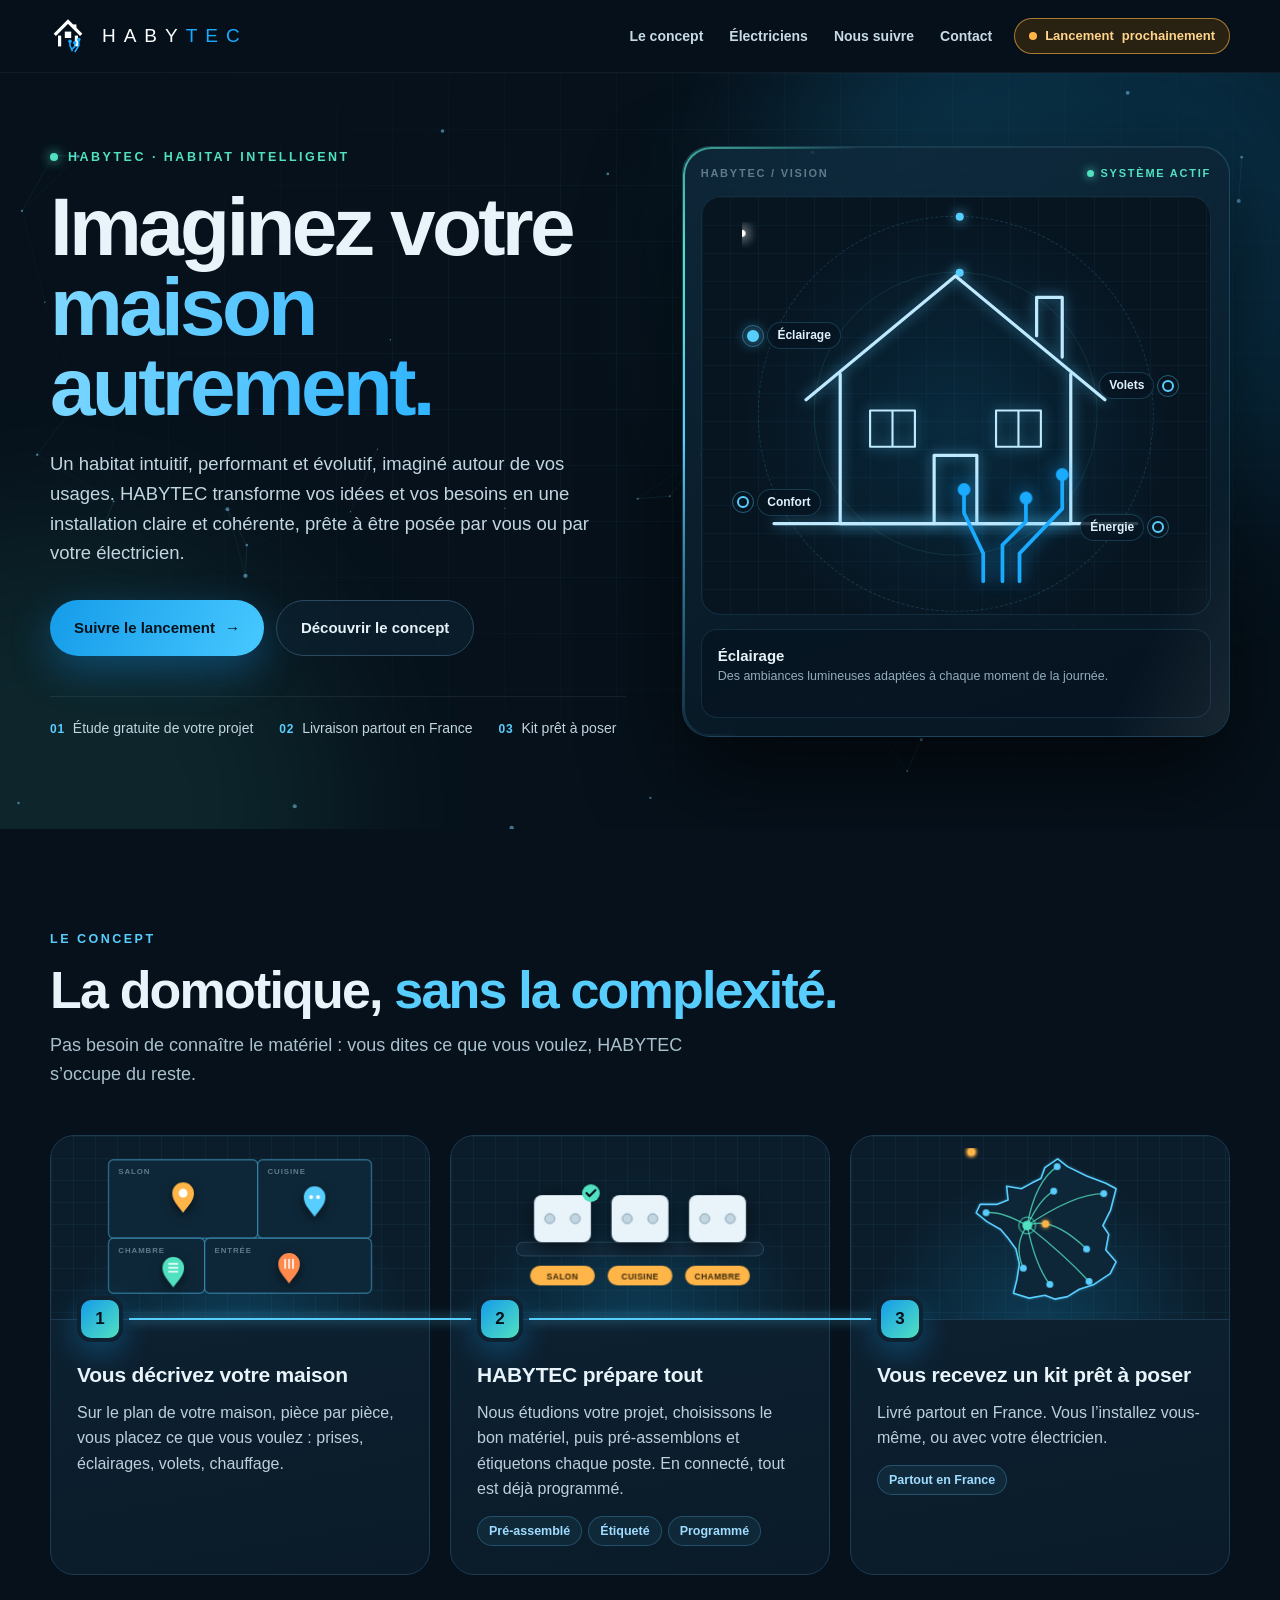
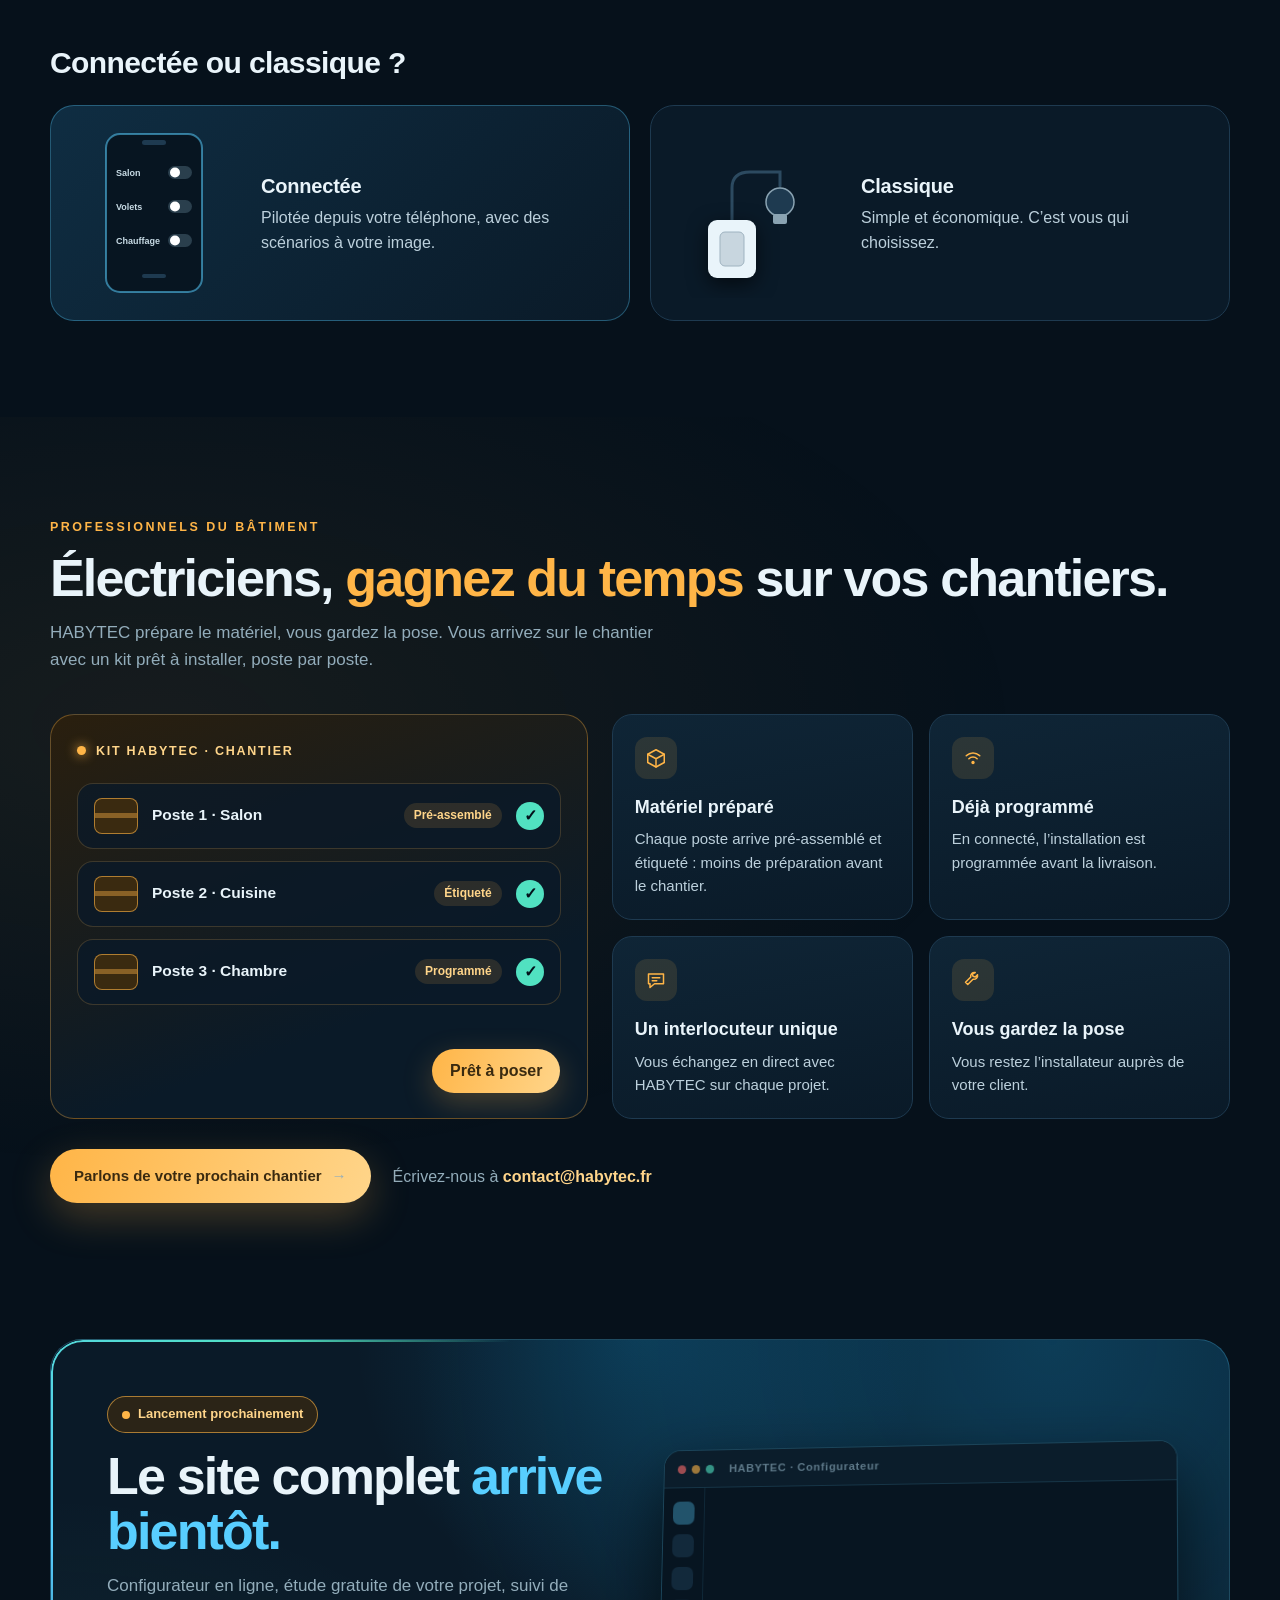
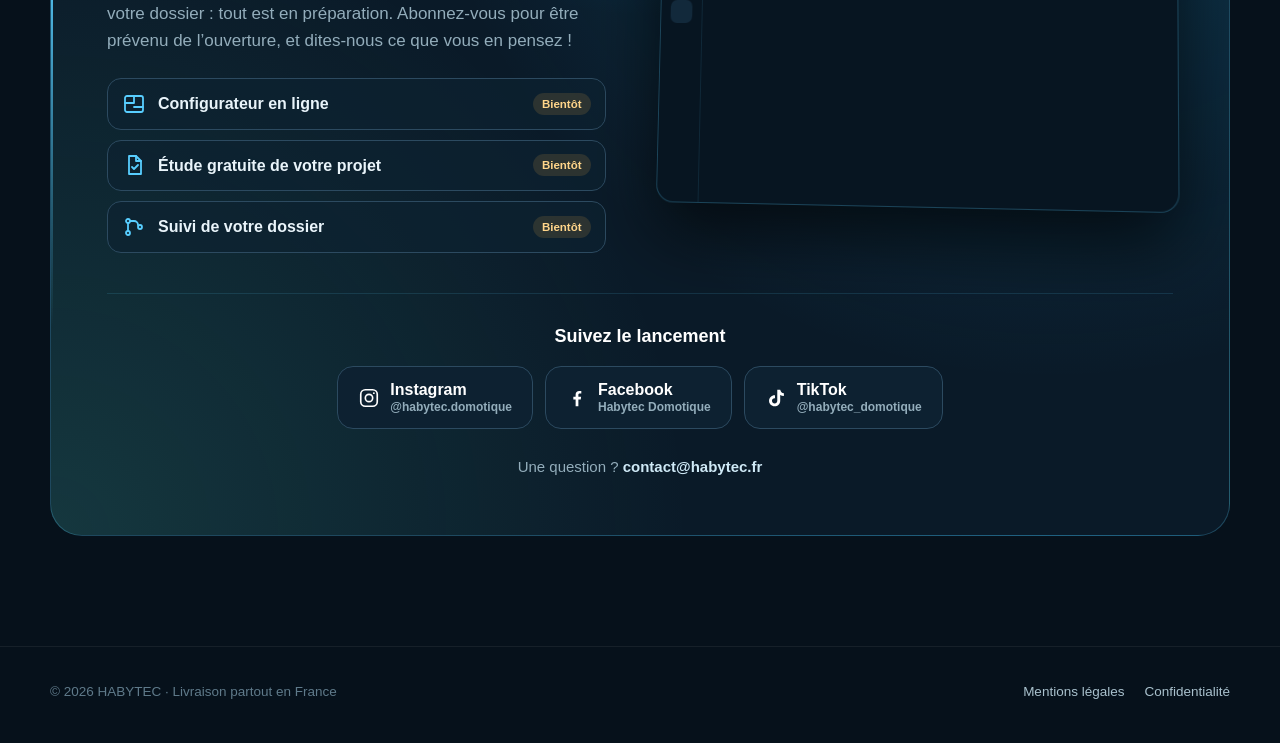
==== commit af11c514: "Sécurité : politique de contenu et confidentialité des liens" ====
--- a/index.html
+++ b/index.html
@@ -3,6 +3,8 @@
 <head>
 <meta charset="utf-8">
 <meta name="viewport" content="width=device-width, initial-scale=1">
+<meta http-equiv="Content-Security-Policy" content="default-src 'self'; script-src 'self' 'sha256-0A3SoNnOj/VD5rKtWDb4PSvN8Br+QRibbwlM+84okfY='; style-src 'self' 'unsafe-inline'; img-src 'self' data:; font-src 'self'; connect-src 'self'; manifest-src 'self'; base-uri 'self'; form-action 'self'; object-src 'none'; upgrade-insecure-requests">
+<meta name="referrer" content="strict-origin-when-cross-origin">
 <title>HABYTEC — Lancement prochainement</title>
 <meta name="description" content="HABYTEC imagine votre installation électrique et domotique, prépare un kit pré-assemblé et programmé, livré partout en France. Lancement prochainement.">
 <meta name="theme-color" content="#06111b">
